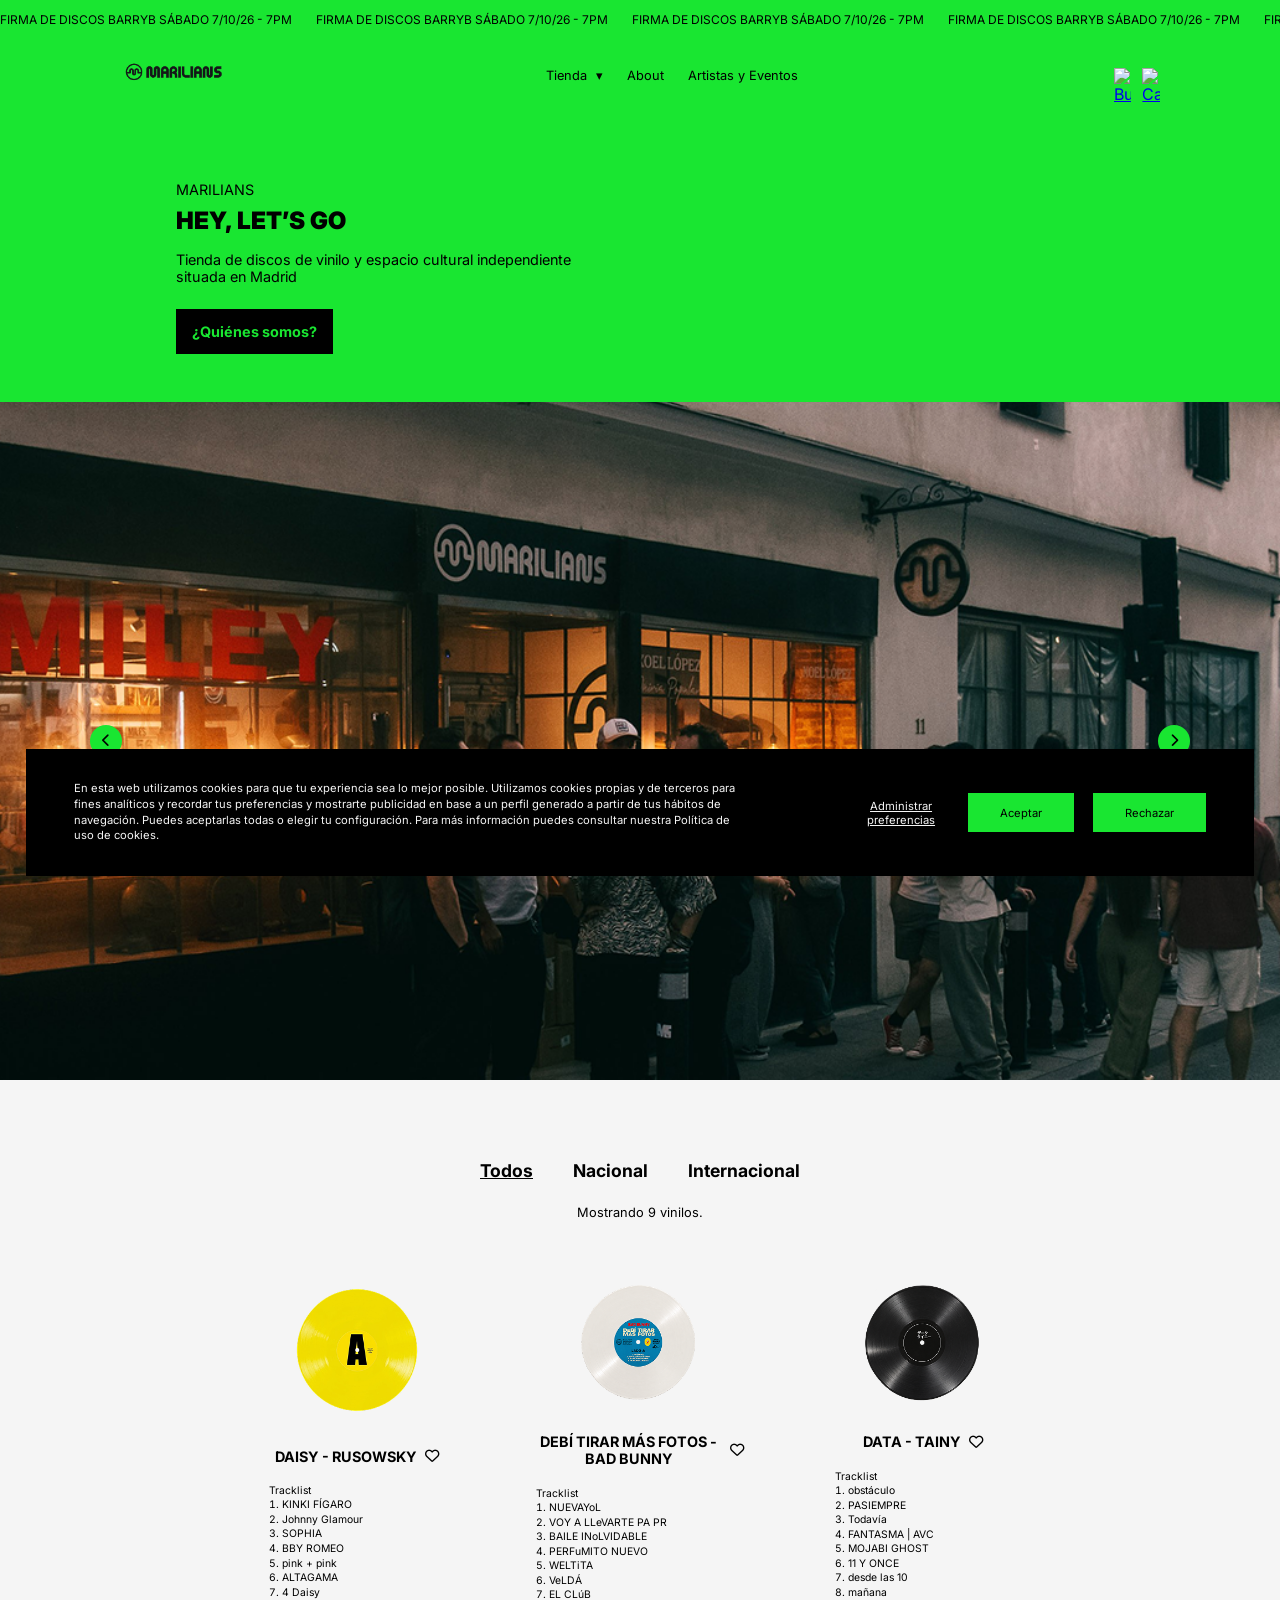
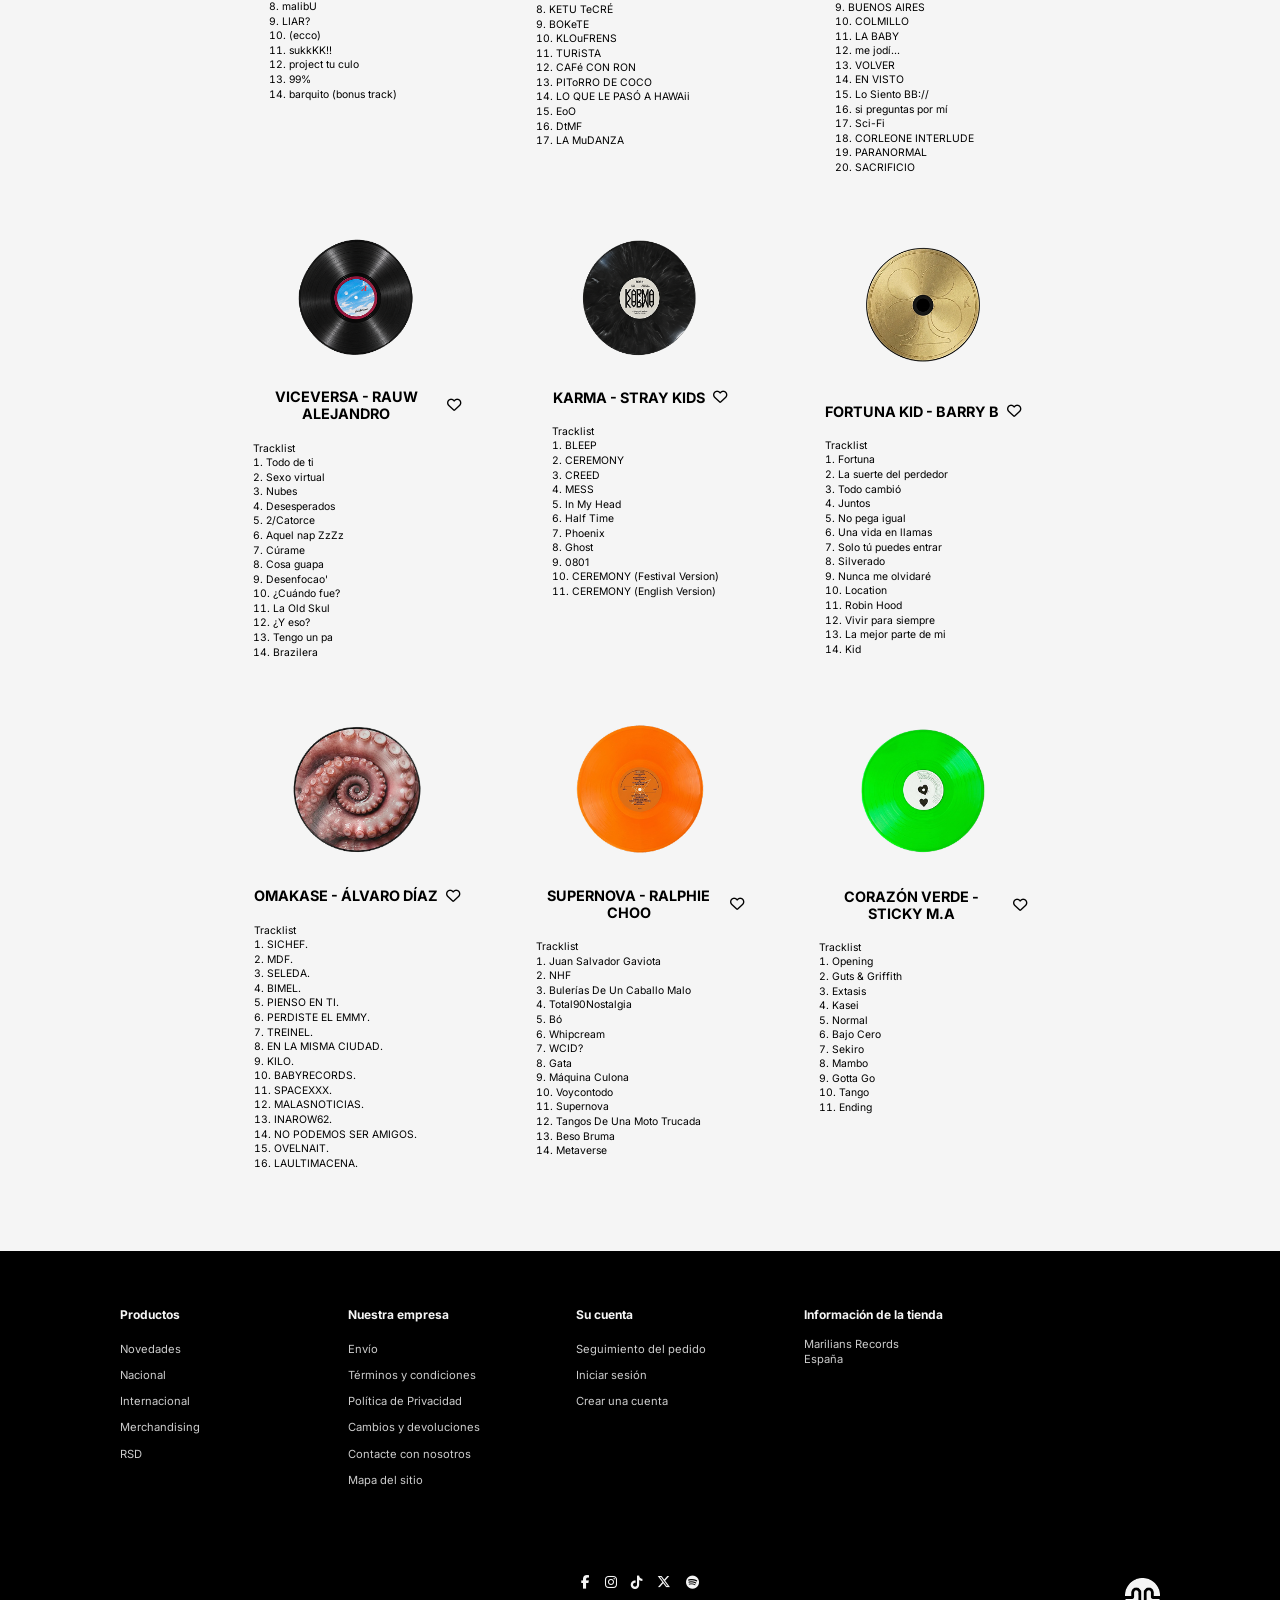
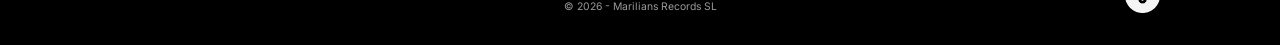
==== index.html @ 075ddb98 "arreglos html y js" ====
<!DOCTYPE html>
<html lang="en">
<head>
    <meta charset="UTF-8">
    <meta name="viewport" content="width=device-width, initial-scale=1.0">
    <title>Home</title>
    <!-- TIPOGRAFIA -->
     <link href="https://fonts.googleapis.com/css2?family=Inter:wght@400;700;900&display=swap" rel="stylesheet">
     <!-- CSS -->
    <link rel="stylesheet" href="css/style.css">
    <!-- ICONOS FONT AWESOME -->
    <link rel="stylesheet" href="https://cdnjs.cloudflare.com/ajax/libs/font-awesome/6.5.1/css/all.min.css">

    <!-- ICONO DE LA PESTAÑA DEL NAVEGADOR-->
    <link rel="icon" type="image/png" href="MEDIA/Logo verde.png">

    <!-- AOS -->
    <link href="https://unpkg.com/aos@2.3.1/dist/aos.css" rel="stylesheet">
</head>
<body>

    <!-- CINTA DE AVISOS -->
     <div class="cinta">
        <div class="cinta-texto">
            <span>FIRMA DE DISCOS BARRYB SÁBADO 7/10/26 - 7PM</span>
            <span>FIRMA DE DISCOS BARRYB SÁBADO 7/10/26 - 7PM</span>
            <span>FIRMA DE DISCOS BARRYB SÁBADO 7/10/26 - 7PM</span>
            <span>FIRMA DE DISCOS BARRYB SÁBADO 7/10/26 - 7PM</span>
            <span>FIRMA DE DISCOS BARRYB SÁBADO 7/10/26 - 7PM</span>
            <span>FIRMA DE DISCOS BARRYB SÁBADO 7/10/26 - 7PM</span>
            <span>FIRMA DE DISCOS BARRYB SÁBADO 7/10/26 - 7PM</span>
            <span>FIRMA DE DISCOS BARRYB SÁBADO 7/10/26 - 7PM</span>
        </div>
     </div>

     <!-- HEADER -->

     <header class="cabecera">

        <a href="#" class="cabecera__logo">
            <img src="MEDIA/IMG/Logo.png" alt="">
        </a>

        <nav class="menu">

            <!-- Tienda: funciona como un item de acordeón -->
            <div class="menu__item">
                <button type="button" class="menu__titulo">
                    Tienda 
                </button>
                <div class="menu__contenido">
                    <a href="index.html">Vinilos</a>
                    <a href="tienda.html">Merch</a>
                </div>
            </div>

            <!-- El resto son enlaces normales -->
            <a href="about.html" class="menu__enlace menu__enlace--activo">About</a>
            <a href="eventos.html" class="menu__enlace">Artistas y Eventos</a>

        </nav>

        <div class="cabecera__iconos">
            <a href="#"><img src="MEDIA/IMG/lupa.png" alt="Buscar"></a>
            <a href="carrito.html"><img src="MEDIA/IMG/carrito.png" alt="Carrito"></a>
        </div>

        <!-- HAMBURGUESA -->
        <button type="button" class="menu-btn" aria-label="Abrir menú">
            <i class="fa-solid fa-bars"></i>
        </button>

     </header>

     <main>

         <!-- HERO -->
         <section class="hero">
             <p class="hero__marca">MARILIANS</p>
             <h1 data-aos="fade-right" class="hero__titulo">HEY, LET’S GO</h1>
             <p class="hero__texto">Tienda de discos de vinilo y espacio cultural independiente situada en Madrid</p>
             <a href="about.html" class="hero__boton">¿Quiénes somos?</a>
         </section>
         
         <!-- SLIDER -->
         <section class="slider">
     
             <div class="slide"><img src="MEDIA/IMG/tienda1.png" alt="Tienda Marilians"></div>
             <div class="slide"><img src="MEDIA/IMG/tienda2.png" alt="Tienda Marilians"></div>
             <div class="slide"><img src="MEDIA/IMG/tienda3.png" alt="Tienda Marilians"></div>
             <div class="slide"><img src="MEDIA/IMG/tienda4.png" alt="Tienda Marilians"></div>
             <div class="slide"><img src="MEDIA/IMG/tienda5.png" alt="Tienda Marilians"></div>
             <div class="slide"><img src="MEDIA/IMG/tienda6.png" alt="Tienda Marilians"></div>
             <div class="slide"><img src="MEDIA/IMG/tienda7.png" alt="Tienda Marilians"></div>
     
             <button type="button" id="anterior" class="slider__flecha slider__flecha--anterior">
                 <i class="fa-solid fa-chevron-left"></i>
             </button>
             <button type="button" id="siguiente" class="slider__flecha slider__flecha--siguiente">
                 <i class="fa-solid fa-chevron-right"></i>
             </button>
     
         </section>
     
         
         <!-- VINILOS -->
         <section class="vinilos">
     
             <div class="filtros">
                 <button type="button" class="filtro is-activo" data-tipo="Todos">Todos</button>
                 <button type="button" class="filtro" data-tipo="Nacional">Nacional</button>
                 <button type="button" class="filtro" data-tipo="Internacional">Internacional</button>
             </div>
     
             <p id="contador" class="vinilos__contador"></p>
     
             <!-- Aquí el JS pinta los discos -->
             <div id="discos" class="discos"></div>
     
         </section>
     
         <!-- MODAL DE DISCO -->
         <div id="modal" class="modal">
             <div class="modal__caja">
                 <button type="button" id="modal-cerrar" class="modal__cerrar">✕</button>
                 <img id="modal-foto" class="modal__foto" src="" alt="">
                 <div class="modal__barra">
                     <p id="modal-titulo" class="modal__titulo"></p>
                    <button type="button" class="modal__boton">Añadir a la cesta</button>
                 </div>
             </div>
         </div>
    
         <!-- CORAZON FLOTANTE  -->
    
        <a href="#" id="carpeta-favoritos" class="btn-flotante-fav">
            <i class="fa-solid fa-heart"></i>
        </a>

        <!-- AVISO DE COOKIES -->
        <div id="cookies" class="cookies">
            <p class="cookies__texto">
                En esta web utilizamos cookies para que tu experiencia sea lo mejor posible. Utilizamos cookies propias y de terceros para fines analíticos y recordar tus preferencias y mostrarte publicidad en base a un perfil generado a partir de tus hábitos de navegación. Puedes aceptarlas todas o elegir tu configuración. Para más información puedes consultar nuestra Política de uso de cookies.
            </p>

            <div class="cookies__botones">
                <a href="#" class="cookies__enlace">Administrar preferencias</a>
                <button type="button" id="cookies-aceptar" class="cookies__boton">Aceptar</button>
                <button type="button" id="cookies-rechazar" class="cookies__boton">Rechazar</button>
            </div>
        </div>

        <!-- BOTÓN FLOTANTE DE IR A LA HOME -->
        <a href="index.html" class="btn-flotante-home" aria-label="Ir a la Home">
            <img src="MEDIA/IMG/Logo verde.png" alt="Home">
        </a>

     </main>

    <!-- FOOTER -->
    <footer class="footer">
    <!-- 4 Columnas -->
    <div class="footer__columnas">
        
        <div class="footer__col">
            <h3 class="footer__titulo">Productos</h3>
            <ul class="footer__lista">
                <li><a href="#">Novedades</a></li>
                <li><a href="#">Nacional</a></li>
                <li><a href="#">Internacional</a></li>
                <li><a href="merch.html">Merchandising</a></li>
                <li><a href="#">RSD</a></li>
            </ul>
        </div>

        <div class="footer__col">
            <h3 class="footer__titulo">Nuestra empresa</h3>
            <ul class="footer__lista">
                <li><a href="#">Envío</a></li>
                <li><a href="#">Términos y condiciones</a></li>
                <li><a href="#">Política de Privacidad</a></li>
                <li><a href="#">Cambios y devoluciones</a></li>
                <li><a href="#">Contacte con nosotros</a></li>
                <li><a href="#">Mapa del sitio</a></li>
            </ul>
        </div>

        <div class="footer__col">
            <h3 class="footer__titulo">Su cuenta</h3>
            <ul class="footer__lista">
                <li><a href="#">Seguimiento del pedido</a></li>
                <li><a href="#">Iniciar sesión</a></li>
                <li><a href="#">Crear una cuenta</a></li>
            </ul>
        </div>

        <div class="footer__col">
            <h3 class="footer__titulo">Información de la tienda</h3>
            <p class="footer__info">
                Marilians Records<br>
                España
            </p>
        </div>
    </div>

    <div class="footer__inferior">
        <div class="footer__centro">
            <div class="footer__redes">
                <a href="https://www.facebook.com/mariliansrecords/" target="_blank" rel="noopener noreferrer" aria-label="Facebook">
                    <i class="fa-brands fa-facebook-f"></i>
                </a>
                <a href="https://www.instagram.com/marilians_records/" target="_blank" rel="noopener noreferrer" aria-label="Instagram">
                    <i class="fa-brands fa-instagram"></i>
                </a>
                <a href="https://www.tiktok.com/@marilians_records" target="_blank" rel="noopener noreferrer" aria-label="TikTok">
                    <i class="fa-brands fa-tiktok"></i>
                </a>
                <a href="https://x.com/MariliansR" target="_blank" rel="noopener noreferrer" aria-label="X">
                    <i class="fa-brands fa-x-twitter"></i>
                </a>
                <a href="https://open.spotify.com/user/dfores78" target="_blank" rel="noopener noreferrer" aria-label="Spotify">
                    <i class="fa-brands fa-spotify"></i>
                </a>
            </div>
            <p class="footer__copy">© 2026 - Marilians Records SL</p>
        </div>

        <!-- Logo -->
        <a href="index.html" class="footer__isotipo">
            <img src="MEDIA/IMG/Logo footer.png" alt="Marilians">
        </a>
    </div>
    </footer>


<script src="https://unpkg.com/aos@2.3.1/dist/aos.js"></script>


  <!-- JAVA SCRIPT Y JQUERY -->
   <script src="https://code.jquery.com/jquery-3.7.1.min.js"></script>
   <script src="js/script.js"></script>
   <script src="js/vinilos.js"></script>
</body>
</html>
---- css/style.css ----
/* RESET BASICO */
* {
    box-sizing: border-box;
    margin: 0;
    padding: 0;
}


/* VARIABLES */
:root {
    --color-acento: #19E631;
    --color-oscuro: #000000;
    --color-claro: #F5F5F5;
    --tipografia: 'Inter', sans-serif;
    --regular: 400;
    --bold: 700;
    --black: 900;
}


/* GENERAL */
html {
    scroll-behavior: smooth;
}

body {
    font-family: var(--tipografia);
    font-weight: var(--regular);
    background: var(--color-claro);
    color: var(--color-oscuro);
}


/* CINTA */
.cinta {
    background: var(--color-acento);
    overflow: hidden;
    padding: 0.75rem 0;
}

.cinta-texto {
    display: flex;
    gap: 1.5rem;
    width: max-content;
    white-space: nowrap;
    animation: desplazar 20s linear infinite;
}

.cinta-texto span {
    font-size: 0.75rem;
}

/* ANIMACION DE LA CINTA */
@keyframes desplazar {
    from {
        transform: translateX(0);
    }
    to {
        transform: translateX(-50%);
    }
}


/* CABECERA */
.cabecera {
    display: flex;
    justify-content: space-between;
    align-items: flex-start;
    padding: 1.8rem 7.5rem;
    background: var(--color-acento);
}

.cabecera__logo img {
    width: 6.875rem;
    display: block;
    margin-top: -1.5rem;
}

.cabecera__iconos {
    display: flex;
    gap: 0.7rem;
}

.cabecera__iconos img {
    width: 1.1rem;
    display: block;
}


/* MENU */
.menu {
    display: flex;
    align-items: flex-start;
    gap: 1.5rem;
}

.menu__item {
    display: flex;
    flex-direction: column;
}

.menu__titulo {
    background: none;
    border: none;
    padding: 0;
    font-family: inherit;
    font-size: 0.8rem;
    color: var(--color-oscuro);
    cursor: pointer;
}

.menu__titulo:focus {
    outline: none;
}

.menu__titulo::after {
    content: "▾";
    display: inline-block;
    margin-left: 0.3rem;
    transition: transform 0.3s;
}

.menu__titulo.abierto::after {
    transform: rotate(180deg);
}

.menu__contenido {
    display: none;
    padding-top: 0.3rem;
}

.menu__contenido a {
    display: block;
    font-size: 0.7rem;
    line-height: 1.5;
    color: var(--color-oscuro);
    text-decoration: none;
}

.menu__enlace {
    font-size: 0.8rem;
    color: var(--color-oscuro);
    text-decoration: none;
}

.menu__enlace:hover,
.menu__contenido a:hover,
.menu__titulo:hover {
    text-decoration: underline;
}

.menu-btn {
    display: none;
}


/* HERO */
.hero {
    background: var(--color-acento);
    padding: 3rem 11rem;
}

.hero__marca {
    font-size: 0.9rem;
}

.hero__titulo {
    font-size: 1.5rem;
    font-weight: var(--black);
    margin: 0.5rem 0 1rem;
}

.hero__texto {
    font-size: 0.9rem;
    max-width: 28rem;
    margin-bottom: 1.5rem;
}

.hero__boton {
    display: inline-block;
    background: var(--color-oscuro);
    color: var(--color-acento);
    font-size: 0.9rem;
    font-weight: var(--bold);
    padding: 0.875rem 1rem;
    text-decoration: none;
}

.hero__boton:hover {
    background: var(--color-acento);
    color: var(--color-oscuro);
    outline: 2px solid var(--color-oscuro);
}


/* ACORDEON */
.acordeon {
    background: var(--color-acento);
    border-top: 2px solid var(--color-oscuro);
}

.acordeon__item {
    border-bottom: 2px solid var(--color-oscuro);
}

.acordeon__titulo {
    width: 100%;
    display: flex;
    justify-content: space-between;   /* texto a la izquierda, flecha a la derecha */
    align-items: center;
    background: none;
    border: none;
    padding: 0.875rem 2rem;
    font-family: inherit;
    font-size: 0.8rem;
    color: var(--color-oscuro);
    text-align: left;
    cursor: pointer;
}

.acordeon__titulo:focus {
    outline: none;
}

/* Flecha */
.acordeon__titulo::after {
    content: "▾";
    display: inline-block;
    transition: transform 0.3s;
}

/* Cuando está abierto, el título en negrita */
.acordeon__titulo.abierto {
    font-weight: var(--bold);
}

/* Cuando abre la flecha gira */
.acordeon__titulo.abierto:after {
    transform: rotate(180deg);
}

.acordeon__contenido {
    display: none;
    padding: 0 2rem 1rem;
    font-size: 0.8rem;
}


/* FORMULARIO */
.contacto {
    padding: 6rem 12%;
}

.contacto__titulo {
    font-size: 1.1rem;
    font-weight: var(--bold);
    margin-bottom: 2rem;
}

.contacto__campo {
    display: flex;
    align-items: center;
    gap: 1.5rem;
    margin-bottom: 1.2rem;
}

.contacto__campo label {
    font-size: 0.9rem;
}

.contacto__campo select,
.contacto__campo input,
.contacto__campo textarea {
    width: 17rem;
    height: 1.8rem;
    border: 1px solid var(--color-oscuro);
    background: transparent;
    font-family: inherit;
    font-size: 0.8rem;
    padding: 0 0.5rem;
}

.contacto__campo textarea {
    padding-top: 0.3rem;
    resize: vertical;          /* Esto hace que se estire si se escribe mas de lo que se espera */
}

/* Casilla de condiciones */
.contacto__check {
    display: flex;
    align-items: center;
    gap: 0.6rem;
    margin: 2rem 0 2.2rem;
    font-size: 0.7rem;
}

.contacto__check input {
    appearance: none;
    width: 0.9rem;
    height: 0.9rem;
    background: transparent;
    border: 1px solid var(--color-oscuro);
    cursor: pointer;
    display: flex;
    align-items: center;
    justify-content: center;
}

.contacto__check input:checked {
    background: var(--color-acento);
}

.contacto__check input:checked::after {
    content: "✓";
    font-size: 0.7rem;
    font-weight: var(--bold);
    color: var(--color-oscuro);
}

/* Botón */
.contacto__boton {
    background: var(--color-acento);
    border: none;
    padding: 0.6rem 1.3rem;
    font-family: inherit;
    font-size: 0.75rem;
    cursor: pointer;
}

.contacto__boton:hover {
    background: var(--color-oscuro);
    color: var(--color-acento);
}


/* BOTONES FLOTANTES */
/* Cuadrado negro con corazón */
.btn-flotante-fav {
    display: none;
    position: fixed;
    right: 0;
    top: 55%;
    transform: translateY(-50%);
    width: 2.5rem;
    height: 2.5rem;
    background-color: var(--color-oscuro);
    color: var(--color-acento);
    text-align: center;
    line-height: 2.5rem;
    font-size: 1rem;
    text-decoration: none;
    z-index: 100;
}

/* Botón redondo verde que lleva a la Home */
.btn-flotante-home {
    position: fixed;
    right: 2.5rem;
    bottom: 6rem;
    width: 2.6rem;
    height: 2.6rem;
    background-color: transparent;
    border-radius: 50%;
    display: flex;
    align-items: center;
    justify-content: center;
    text-decoration: none;
    z-index: 90;
    transition: transform 0.2s ease;
}

.btn-flotante-home:hover {
    transform: scale(1.1);
}

.btn-flotante-home img {
    width: 100%;
    height: 100%;
    object-fit: contain;
    display: block;
}


/* HOME */

/* SLIDER */
.slider {
    position: relative;
    height: 53vw;
    overflow: hidden;
}

/* Aqui las fotos estan encima de cada una */
.slide {
    position: absolute;
    top: 0;
    left: 0;
    width: 100%;
    height: 100%;
    display: none;
}

/* La primera se ve al cargar la página */
.slide:first-child {
    display: block;
}

.slide img {
    width: 100%;
    height: 100%;
    object-fit: cover;
    display: block;
}

/* Flechas verdes redondas */
.slider__flecha {
    position: absolute;
    top: 50%;
    transform: translateY(-50%);
    width: 2rem;
    height: 2rem;
    border-radius: 50%;
    border: none;
    background: var(--color-acento);
    color: var(--color-oscuro);
    cursor: pointer;
    z-index: 2;
}

.slider__flecha--anterior {
    left: 7%;
}

.slider__flecha--siguiente {
    right: 7%;
}

/* VINILOS */
.vinilos {
    padding: 5rem 8%;
}

/* Filtros */
.filtros {
    display: flex;
    justify-content: center;
    gap: 2.5rem;
}

.filtro {
    background: none;
    border: none;
    font-family: inherit;
    font-size: 1.1rem;
    font-weight: var(--bold);
    color: var(--color-oscuro);
    cursor: pointer;
}

.filtro:focus {
    outline: none;
}

/* El filtro activo y el que tiene el ratón encima, subrayados */
.filtro.is-activo,
.filtro:hover {
    text-decoration: underline;
}

/* Contador */
.vinilos__contador {
    text-align: center;
    font-size: 0.8rem;
    margin: 1.5rem 0 4rem;
}

/* Cuadrícula: 3 discos por fila */
.discos {
    display: grid;
    grid-template-columns: repeat(3, 1fr);
    gap: 4rem 3rem;
    max-width: 50rem;
    margin: 0 auto;
}

/* Cada disco */
.disco {
    max-width: 13rem;
    margin: 0 auto;
}

.disco__portada {
    position: relative;
    width: 11rem;
    margin: 0 auto;
}

.disco__portada img {
    width: 100%;
    display: block;
    animation: girar 8s linear infinite;
}

/* Animación de giro */
@keyframes girar {
    from {
        transform: rotate(0deg);
    }
    to {
        transform: rotate(360deg);
    }
}

.disco__boton {
    position: absolute;
    top: 50%;
    left: 50%;
    transform: translate(-50%, -50%);
    background: var(--color-oscuro);
    color: var(--color-acento);
    border: none;
    font-family: inherit;
    font-size: 0.75rem;
    font-weight: var(--bold);
    padding: 0.5rem 1rem;
    cursor: pointer;
    opacity: 0;
    transition: opacity 0.3s, background 0.3s, color 0.3s;
}

/* Aparece al pasar el ratón por el vinilo */
.disco__portada:hover .disco__boton {
    opacity: 1;
}

/* Al pasar el ratón por el botón, se pone verde con letra negra */
.disco__boton:hover {
    background: var(--color-acento);
    color: var(--color-oscuro);
}

/* Nombre del disco + corazón */
.disco__titulo {
    display: flex;
    justify-content: center;
    align-items: center;
    gap: 0.5rem;
    margin: 2rem 0 1.2rem;
}

.disco__titulo h3 {
    font-size: 0.9rem;
    font-weight: var(--bold);
    text-transform: uppercase;
    text-align: center;
}

/* Corazón: vacío y negro; verde cuando te gusta */
.disco__favorito {
    background: none;
    border: none;
    font-size: 0.9rem;
    color: var(--color-oscuro);
    cursor: pointer;
}

.disco__favorito.is-favorito {
    color: var(--color-acento);
}

/* Tracklist */
.disco__tracklist-titulo,
.disco__tracklist {
    font-size: 0.65rem;
    line-height: 1.4;
}

.disco__tracklist {
    list-style-position: inside;   /* los números "1." pegados al texto */
}

/* MODAL */
.modal {
    display: none;
    position: fixed;               /* tapa toda la pantalla */
    top: 0;
    left: 0;
    width: 100%;
    height: 100%;
    background: rgba(0, 0, 0, 0.4);
    z-index: 100;
    justify-content: center;
    align-items: center;
}

/* Cuando el JS le pone esta clase, se ve */
.modal.is-abierta {
    display: flex;
}

.modal__caja {
    position: relative;
    width: 30rem;
    max-width: 90%;
    background: #fff;
}

.modal__cerrar {
    position: absolute;
    top: 0.5rem;
    right: 0.7rem;
    background: none;
    border: none;
    font-size: 0.9rem;
    cursor: pointer;
}

.modal__foto {
    width: 100%;
    height: 18rem;
    object-fit: contain;
    padding: 2rem 2rem 1rem;
    display: block;
}

.modal__barra {
    background: var(--color-acento);
    padding: 0.8rem;
    text-align: center;
}

.modal__titulo {
    font-size: 0.8rem;
    font-weight: var(--bold);
    margin-bottom: 0.5rem;
}

.modal__boton {
    background: var(--color-oscuro);
    color: var(--color-acento);
    border: none;
    font-family: inherit;
    font-size: 0.7rem;
    padding: 0.4rem 1rem;
    cursor: pointer;
}

/* AVISO DE COOKIES */
.cookies {
    display: none;                 /* escondido hasta que lo enseñe el JS */
    position: fixed;
    left: 2%;
    right: 2%;
    bottom: 1.5rem;
    background: var(--color-oscuro);
    color: var(--color-claro);
    padding: 2rem 3rem;
    z-index: 95;
    justify-content: space-between;
    align-items: center;
    gap: 3rem;
}

.cookies__texto {
    font-size: 0.7rem;
    line-height: 1.4;
    max-width: 42rem;
}

.cookies__botones {
    display: flex;
    align-items: center;
    gap: 1.2rem;
}

.cookies__enlace {
    color: var(--color-claro);
    font-size: 0.7rem;
    text-align: center;
    max-width: 6rem;
}

.cookies__boton {
    background: var(--color-acento);
    color: var(--color-oscuro);
    border: none;
    font-family: inherit;
    font-size: 0.7rem;
    padding: 0.8rem 2rem;
    cursor: pointer;
}

.cookies__boton:hover {
    background: var(--color-claro);
}


/* MERCH */
.merch {
    padding: 4rem 7.5rem 6rem 7.5rem;
    background-color: var(--color-claro);
    text-align: center;
}

.merch__cabecera {
    margin-bottom: 3.5rem;
}

.merch__titulo {
    font-size: 0.9rem;
    font-weight: var(--bold);
    margin-bottom: 0.4rem;
}

.merch__subtitulo {
    font-size: 0.7rem;
    color: #555555;
}

/* 3 columnas */
.merch__grid {
    display: grid;
    grid-template-columns: repeat(3, 1fr);
    gap: 3rem;
    max-width: 68rem;
    margin: 0 auto;
    align-items: stretch;
}

.producto {
    display: flex;
    flex-direction: column;
    align-items: center;
}

/* fotos con flechas verdes */
.producto__visor {
    position: relative;
    display: flex;
    align-items: center;
    justify-content: center;
    width: 100%;
    max-width: 18rem;
    height: 17rem;
    margin-bottom: 1.5rem;
}

.visor__imagenes {
    width: 100%;
    height: 100%;
    display: flex;
    align-items: center;
    justify-content: center;
}

.visor__img {
    display: none;
    max-width: 80%;
    max-height: 100%;
    object-fit: contain;
}

.visor__img.activa {
    display: block;
}

.visor__btn {
    position: absolute;
    top: 50%;
    transform: translateY(-50%);
    width: 1.6rem;
    height: 1.6rem;
    border-radius: 50%;
    background-color: var(--color-acento);
    color: var(--color-oscuro);
    border: none;
    display: flex;
    align-items: center;
    justify-content: center;
    cursor: pointer;
    font-size: 0.75rem;
    transition: transform 0.2s ease;
}

.visor__btn:hover {
    transform: translateY(-50%) scale(1.1);
}

.visor__btn--prev {
    left: 0;
}

.visor__btn--next {
    right: 0;
}

/* textos y botones de cada camiseta */
.producto__info {
    display: flex;
    flex-direction: column;
    align-items: center;
    max-width: 15rem;
    width: 100%;
    flex: 1;
}

.producto__nombre {
    font-size: 0.75rem;
    font-weight: var(--bold);
    margin-bottom: 0.15rem;
}

.producto__tipo {
    font-size: 0.7rem;
    display: flex;
    align-items: center;
    gap: 0.35rem;
    margin-bottom: 0.8rem;
}

/* Corazón de favorito */
.btn-fav {
    background: none;
    border: none;
    cursor: pointer;
    font-size: 0.8rem;
    padding: 0;
}

.btn-fav i {
    color: #ffffff;
    -webkit-text-stroke: 1.2px #000000;
    transition: color 0.2s ease;
}

.btn-fav i.activo {
    color: var(--color-acento) !important;
    -webkit-text-stroke: 0px transparent;
}

/* descripción del producto */
.producto__desc {
    font-size: 0.65rem;
    line-height: 1.35;
    margin-bottom: 1.5rem;
    flex-grow: 1;
}

/* talla */
.producto__talla {
    display: flex;
    align-items: center;
    gap: 0.5rem;
    margin-top: auto;
    margin-bottom: 1.4rem;
    font-size: 0.7rem;
}

.producto__talla select {
    border: 1px solid var(--color-oscuro);
    background-color: transparent;
    padding: 0.15rem 0.4rem;
    font-family: inherit;
    font-size: 0.7rem;
    min-width: 3.8rem;
    cursor: pointer;
    outline: none;
}

/* añadir a la cesta */
.producto__boton {
    background-color: var(--color-acento);
    color: var(--color-oscuro);
    font-family: inherit;
    font-size: 0.7rem;
    font-weight: var(--bold);
    border: none;
    border-radius: 3px;
    padding: 0.65rem 1.4rem;
    cursor: pointer;
    transition: background-color 0.2s ease, color 0.2s ease;
}

.producto__boton:hover {
    background-color: var(--color-oscuro);
    color: var(--color-acento);
}

.anadido {
    background-color: var(--color-oscuro) !important;
    color: var(--color-acento) !important;
}


/* EVENTOS Y ARTISTAS */

/* TIRA DE FOTOS ALARGADAS */
.tira-artistas {
    width: 100%;
    height: 32rem;
    display: grid;
    grid-template-columns: repeat(6, 1fr);
    overflow: hidden;
    background-color: var(--color-oscuro);
}

.tira-artistas__item {
    position: relative;
    width: 100%;
    height: 100%;
    overflow: hidden;
}

.tira-artistas__item img {
    position: absolute;
    inset: 0;
    width: 100%;
    height: 100%;
    object-fit: cover;
    display: block;
    opacity: 0;
    transition: opacity 1.2s ease-in-out;
}

.tira-artistas__item img.activa {
    opacity: 1;
    z-index: 1;
}

/* Hover */
.tira-artistas__overlay {
    position: absolute;
    inset: 0;
    background-color: rgba(0, 0, 0, 0.55);
    display: flex;
    align-items: center;
    justify-content: center;
    opacity: 0;
    z-index: 2;
    transition: opacity 0.3s ease;
}

.tira-artistas__item--barry:hover .tira-artistas__overlay {
    opacity: 1;
}

/* Botón ver y comprar */
.btn-verde-peq {
    background-color: var(--color-acento);
    color: var(--color-oscuro);
    font-family: inherit;
    font-size: 0.7rem;
    font-weight: var(--bold);
    padding: 0.45rem 1.2rem;
    border: none;
    border-radius: 2px;
    text-decoration: none;
    cursor: pointer;
    transition: transform 0.2s ease, background-color 0.2s ease, color 0.2s ease;
}

.btn-verde-peq:hover {
    transform: scale(1.06);
    background-color: var(--color-oscuro);
    color: var(--color-acento);
}

/* FILTROS */
.eventos {
    padding: 4.5rem 7.5rem 6rem 7.5rem;
    background-color: var(--color-claro);
    text-align: center;
}

.eventos__cabecera {
    margin-bottom: 3rem;
}

.eventos__filtros {
    display: flex;
    justify-content: center;
    gap: 2.2rem;
    margin-bottom: 0.6rem;
}

.filtro-btn {
    background: none;
    border: none;
    font-family: inherit;
    font-size: 0.85rem;
    font-weight: var(--bold);
    color: var(--color-oscuro);
    cursor: pointer;
    padding-bottom: 0.15rem;
    border-bottom: 2px solid transparent;
    transition: border-color 0.2s ease;
}

.filtro-btn.activo,
.filtro-btn:hover {
    border-bottom: 2px solid var(--color-oscuro);
}

.eventos__subtitulo {
    font-size: 0.7rem;
    color: #555555;
}

/* 3 columnas */
.eventos__grid {
    display: grid;
    grid-template-columns: repeat(3, 1fr);
    gap: 2.5rem;
    max-width: 62rem;
    margin: 0 auto;
}

.evento-card {
    position: relative;
    aspect-ratio: 4 / 5;
    background-color: #e0e0e0;
    box-shadow: 0 8px 18px rgba(0, 0, 0, 0.12);
    overflow: hidden;
}

.evento-card__img {
    width: 100%;
    height: 100%;
    object-fit: cover;
    display: block;
}

/* Capa oscura hover */
.evento-card__overlay {
    position: absolute;
    inset: 0;
    background-color: rgba(0, 0, 0, 0.45);
    display: flex;
    align-items: center;
    justify-content: center;
    opacity: 0;
    transition: opacity 0.3s ease;
}

.evento-card:hover .evento-card__overlay {
    opacity: 1;
}

/* Corazón */
.btn-fav--evento {
    position: absolute;
    bottom: 0.75rem;
    right: 0.85rem;
    z-index: 5;
    font-size: 0.9rem;
}

/* VENTANA MODAL evento */
.modal-overlay {
    display: none;
    position: fixed;
    inset: 0;
    background-color: rgba(240, 240, 240, 0.88);
    z-index: 1000;
    align-items: center;
    justify-content: center;
    padding: 1.5rem;
}

.modal-caja {
    background-color: #ffffff;
    width: 100%;
    max-width: 21rem;
    box-shadow: 0 12px 35px rgba(0, 0, 0, 0.18);
    position: relative;
    display: flex;
    flex-direction: column;
}

.modal-cerrar {
    position: absolute;
    top: 0.5rem;
    right: 0.75rem;
    background: none;
    border: none;
    font-size: 1.5rem;
    line-height: 1;
    color: var(--color-oscuro);
    cursor: pointer;
    z-index: 10;
}

.modal-poster-jpg {
    width: 100%;
    height: auto;
    display: block;
}

.modal-btn-cesta {
    width: 100%;
    background-color: var(--color-acento);
    color: var(--color-oscuro);
    border: none;
    padding: 0.95rem;
    font-family: inherit;
    font-size: 0.75rem;
    font-weight: var(--bold);
    cursor: pointer;
    transition: background-color 0.2s ease, color 0.2s ease;
}

.modal-btn-cesta:hover {
    background-color: var(--color-oscuro);
    color: var(--color-acento);
}


/* FOOTER ESCRITORIO */
.footer {
    background-color: var(--color-oscuro);
    color: var(--color-claro);
    padding: 3.5rem 7.5rem 2rem 7.5rem;
}

.footer__columnas {
    display: grid;
    grid-template-columns: repeat(4, 1fr);
    gap: 2rem;
    max-width: 55rem;
    margin-bottom: 4rem;
}

.footer__titulo {
    font-size: 0.75rem;
    font-weight: var(--bold);
    margin-bottom: 0.9rem;
    color: var(--color-claro);
}

.footer__lista {
    list-style: none;
    padding: 0;
    margin: 0;
}

.footer__lista li {
    margin-bottom: 0.35rem;
}

.footer__lista a,
.footer__info {
    font-size: 0.7rem;
    color: #cccccc;
    text-decoration: none;
    line-height: 1.4;
    transition: color 0.2s ease;
}

.footer__lista a:hover {
    color: var(--color-acento);
}

/* Parte inferior del footer */
.footer__inferior {
    position: relative;
    display: flex;
    justify-content: center;
    align-items: center;
    padding-top: 1rem;
}

.footer__centro {
    display: flex;
    flex-direction: column;
    align-items: center;
    gap: 0.6rem;
}

.footer__redes {
    display: flex;
    gap: 0.9rem;
}

.footer__redes a {
    color: var(--color-claro);
    font-size: 0.85rem;
    text-decoration: none;
    transition: color 0.2s ease, transform 0.2s ease;
}

.footer__redes a:hover {
    color: var(--color-acento);
    transform: translateY(-2px);
}

.footer__copy {
    font-size: 0.65rem;
    color: #999999;
}

.footer__isotipo {
    position: absolute;
    right: 0;
    bottom: 0;
}

.footer__isotipo img {
    width: 2.2rem;
    height: auto;
    display: block;
}


/* RESPONSIVE */

/* TABLET */
@media (max-width: 1024px) {

    .cabecera {
        padding: 1.8rem 3rem;
    }

    .hero {
        padding: 3rem 8% 4rem;
    }

    .contacto {
        padding: 5rem 8%;
    }

    /* Slider */
    .slider__flecha--anterior {
        left: 4%;
    }

    .slider__flecha--siguiente {
        right: 4%;
    }

    /* Vinilos */
    .vinilos {
        padding: 4rem 5%;
    }

    .discos {
        gap: 3rem 1.5rem;
    }

    .disco__portada {
        width: 9rem;
    }

    /* Merch */
    .merch {
        padding: 3.5rem 3.5rem 5rem 3.5rem;
    }

    .merch__grid {
        grid-template-columns: repeat(2, 1fr);
        gap: 2.5rem;
    }

    /* Eventos */
    .tira-artistas {
        height: 24rem;
    }

    .eventos {
        padding: 3.5rem 3.5rem 5rem 3.5rem;
    }

    /* 2 columnas en Tablet */
    .eventos__grid {
        grid-template-columns: repeat(2, 1fr);
        gap: 2rem;
    }

    .tira-artistas__item--barry .tira-artistas__overlay,
    .evento-card .evento-card__overlay {
        opacity: 1;
        background-color: rgba(0, 0, 0, 0.25);
    }

    /* Footer */
    .footer {
        padding: 3rem 3.5rem 2rem 3.5rem;
    }

    .footer__columnas {
        max-width: 100%;
        gap: 1.5rem;
    }

}

/* MÓVIL */
@media (max-width: 600px) {

    /* Cinta */
    .cinta-texto span {
        font-size: 0.65rem;
    }

    /* Cabecera: logo a la izquierda, iconos y hamburguesa a la derecha */
    .cabecera {
        flex-wrap: wrap;
        align-items: center;
        padding: 1.5rem 1.5rem;
    }

    .cabecera__logo {
        order: 1;
    }

    .cabecera__iconos {
        order: 2;
        margin-left: auto;
        align-items: center;
        gap: 1rem;
    }

    .menu-btn {
        order: 3;
        display: block;
        margin-left: 1rem;
        background: none;
        border: none;
        font-size: 1.1rem;
        color: var(--color-oscuro);
        cursor: pointer;
    }

    .menu {
        order: 4;
        display: none;
        width: 100%;
        padding-top: 1.5rem;
    }

    .menu > a,
    .menu__item {
        display: block;
        margin-bottom: 0.8rem;
    }

    /* Hero */
    .hero {
        padding: 2rem 1.5rem 3rem;
    }

    .hero__titulo {
        font-size: 1.3rem;
    }

    /* Acordeón */
    .acordeon__titulo {
        padding: 0.875rem 1rem;
        font-size: 0.7rem;
    }

    .acordeon__contenido {
        padding: 0 1rem 1rem;
        font-size: 0.7rem;
    }

    /* Formulario */
    .contacto {
        padding: 4rem 1.5rem 4rem 3.5rem;
    }

    .contacto__titulo {
        font-size: 0.9rem;
    }

    .contacto__campo {
        gap: 0.8rem;
    }

    .contacto__campo label {
        font-size: 0.8rem;
    }

    .contacto__campo select,
    .contacto__campo input,
    .contacto__campo textarea {
        width: 7.5rem;
    }

    .contacto__check {
        font-size: 0.6rem;
        max-width: 12rem;
    }

    /* Slider */
    .slider__flecha {
        width: 1.8rem;
        height: 1.8rem;
        font-size: 0.8rem;
    }

    /* Vinilos */
    .vinilos {
        padding: 3rem 1.5rem;
    }

    .filtros {
        gap: 1.2rem;
    }

    .filtro {
        font-size: 0.9rem;
    }

    .vinilos__contador {
        margin: 1rem 0 2.5rem;
    }

    /* Un disco por fila */
    .discos {
        grid-template-columns: 1fr;
        gap: 3rem;
    }

    .disco__portada {
        width: 11rem;
    }

    /* Modal */
    .modal__foto {
        height: 13rem;
        padding: 1.5rem 1rem 0.5rem;
    }

    /* Cookies */
    .cookies {
        flex-direction: column;
        align-items: flex-start;
        gap: 1rem;
        padding: 1.5rem;
    }

    .cookies__botones {
        flex-wrap: wrap;
    }

    /* Merch */
    .merch {
        padding: 3rem 1.5rem 4rem 1.5rem;
    }

    .merch__grid {
        grid-template-columns: 1fr;
        gap: 3.5rem;
    }

    .producto__desc {
        min-height: auto;
    }

    /* Eventos */
    .tira-artistas {
        height: 18rem;
    }

    .eventos {
        padding: 3rem 2rem 4rem 2rem;
    }

    /* 1 columna en Móvil */
    .eventos__grid {
        grid-template-columns: 1fr;
        gap: 2.5rem;
        max-width: 20rem;
    }

    /* Footer */
    .footer {
        padding: 2.5rem 1.2rem 1.5rem 1.2rem;
    }

    .footer__columnas {
        grid-template-columns: repeat(4, 1fr); /* Mantiene las 4 columnas como en tu diseño móvil */
        gap: 0.6rem;
        margin-bottom: 3rem;
    }

    .footer__titulo {
        font-size: 0.6rem;
        margin-bottom: 0.6rem;
    }

    .footer__lista a,
    .footer__info {
        font-size: 0.55rem;
        line-height: 1.3;
    }

    .footer__redes {
        gap: 0.7rem;
    }

    .footer__redes a {
        font-size: 0.75rem;
    }

    .footer__copy {
        font-size: 0.55rem;
    }

    .footer__isotipo img {
        width: 1.6rem;
    }

}
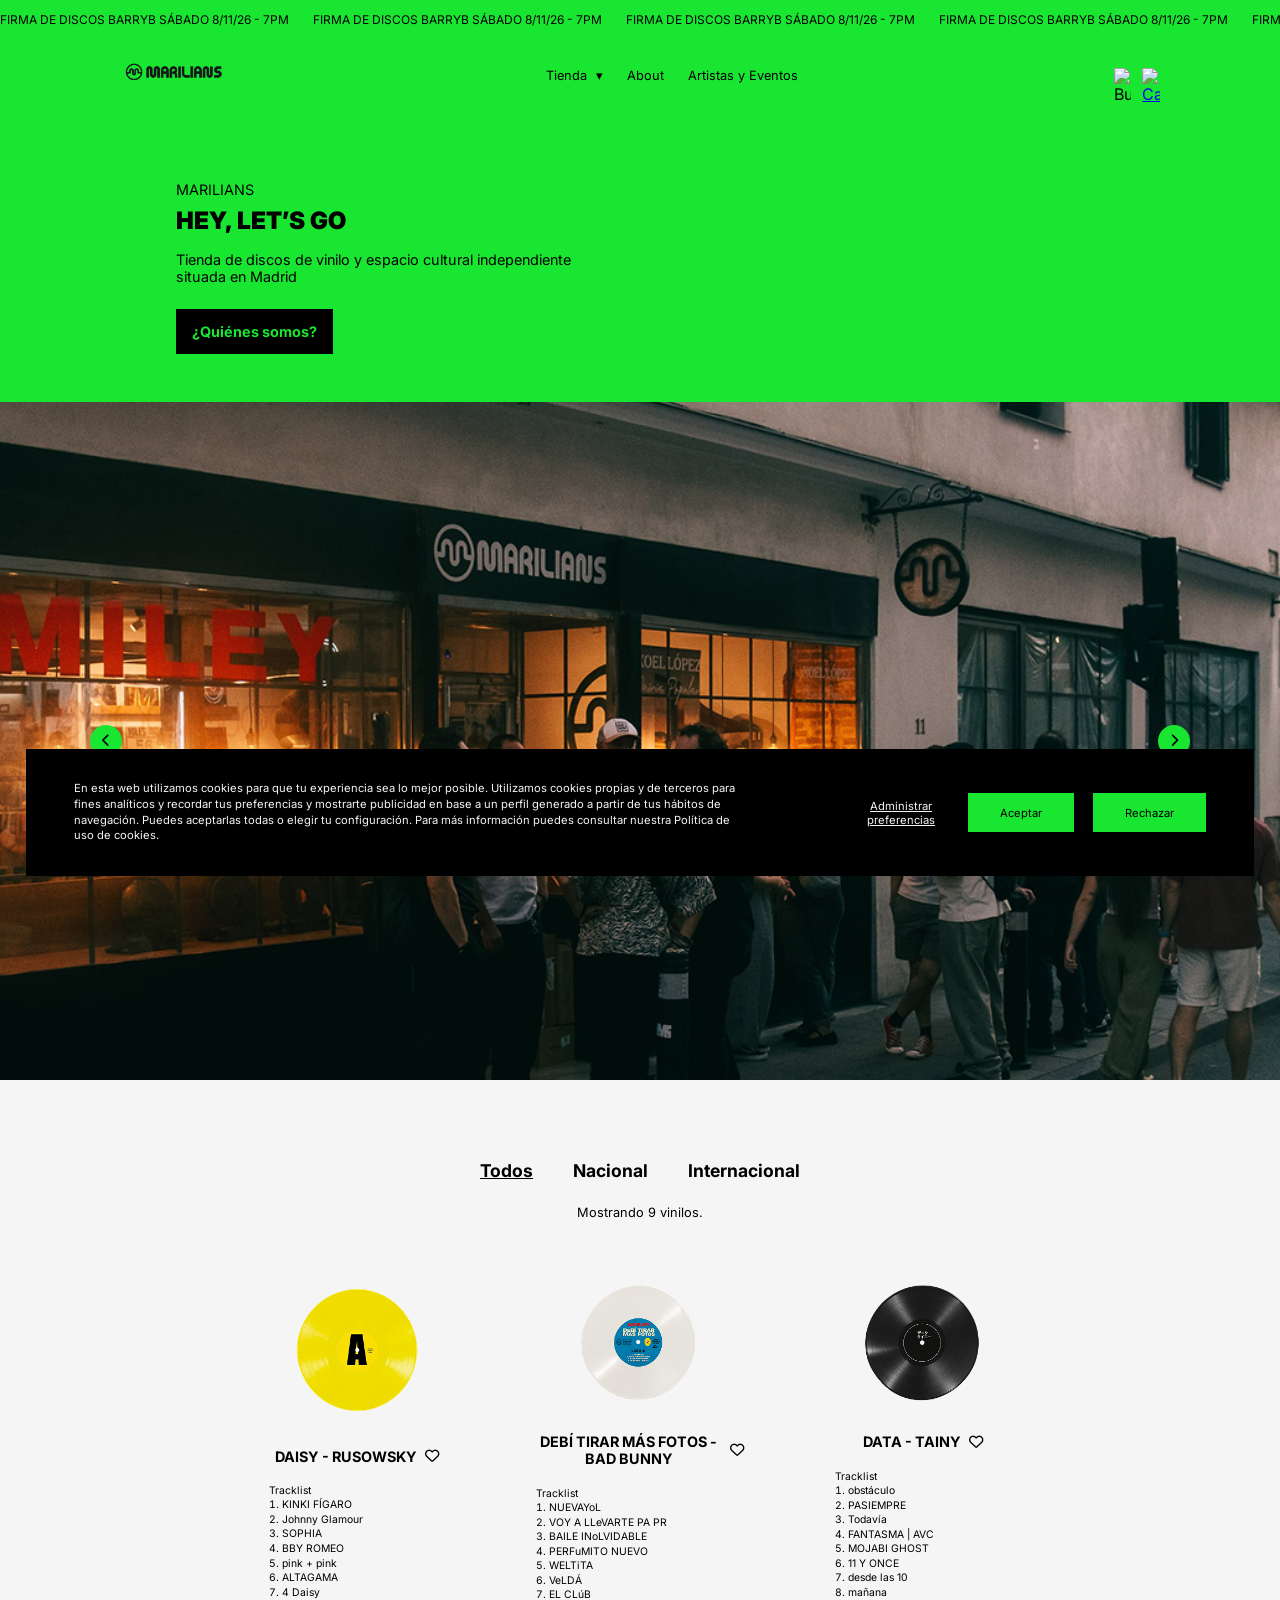
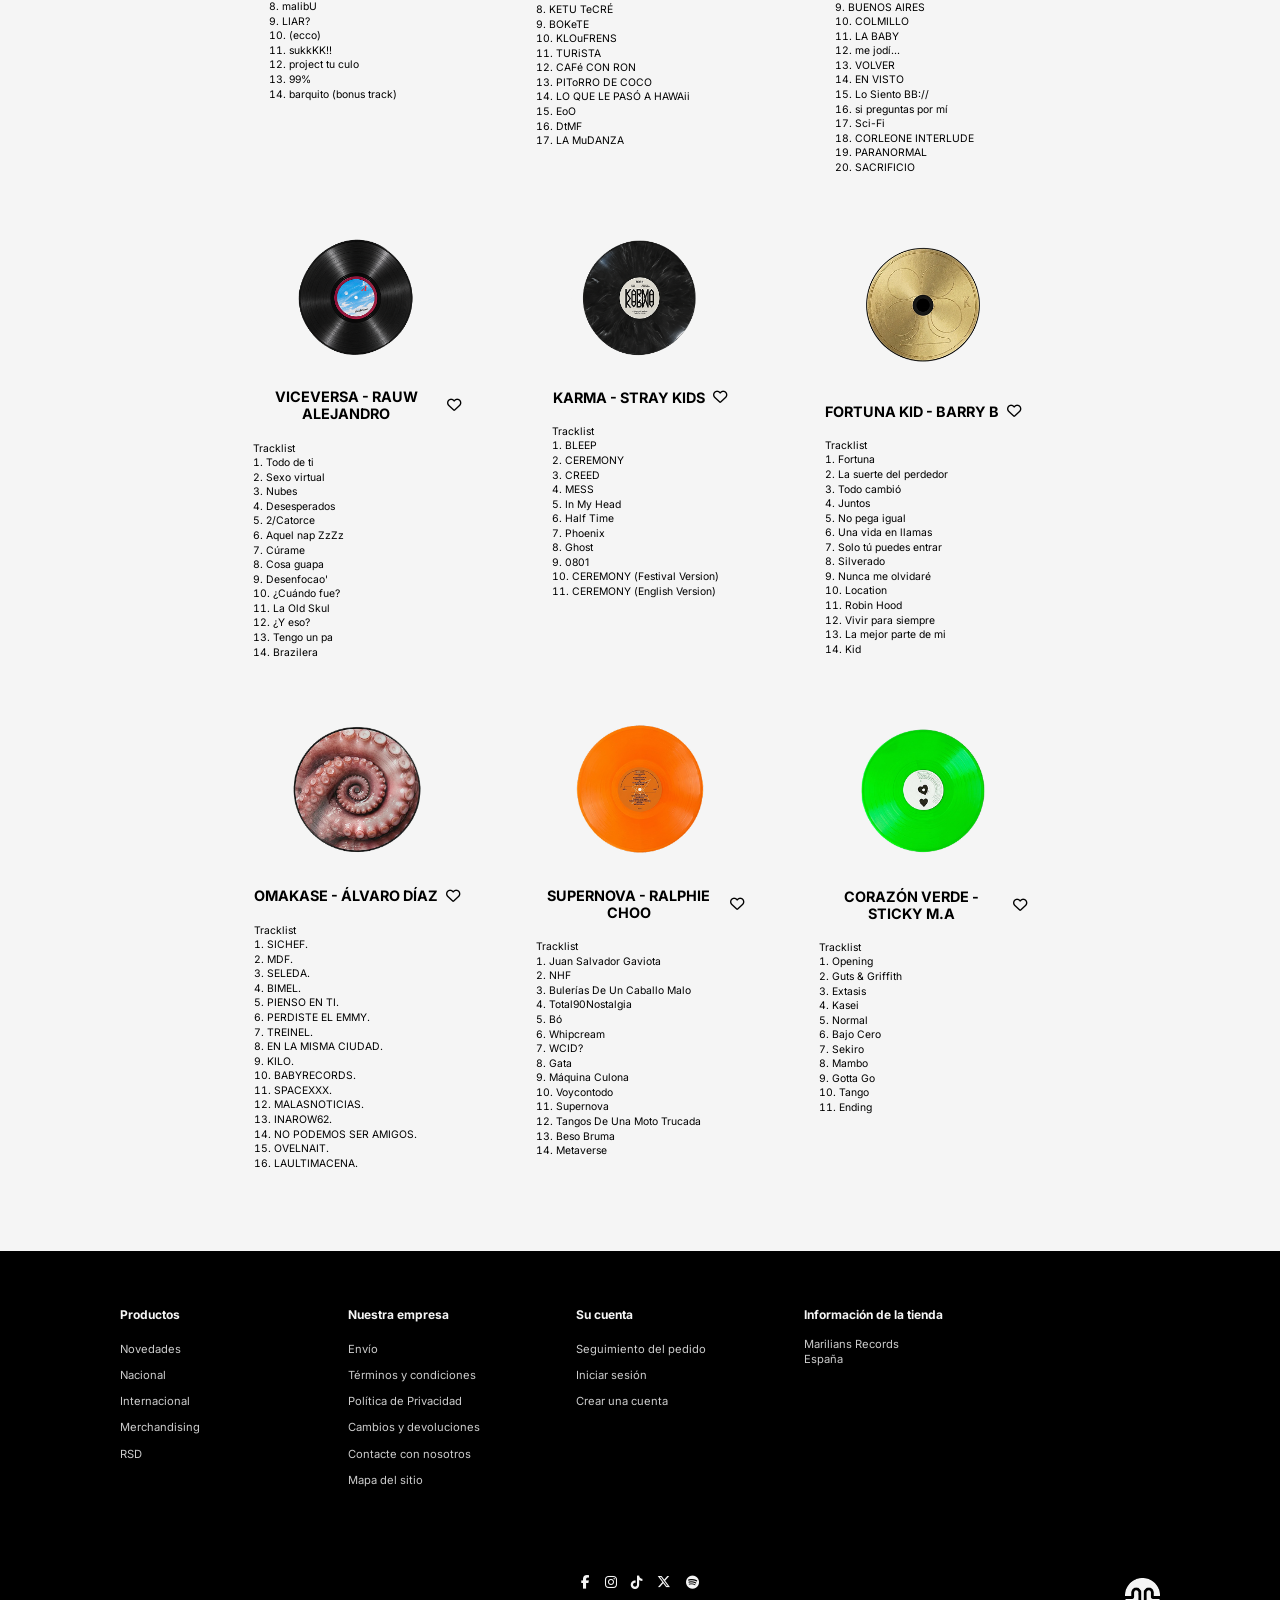
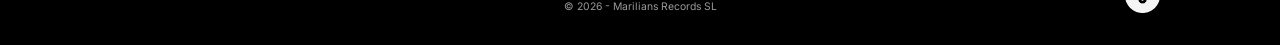
==== commit 12a7a4ae: "fechas" ====
--- a/index.html
+++ b/index.html
@@ -22,14 +22,14 @@
     <!-- CINTA DE AVISOS -->
      <div class="cinta">
         <div class="cinta-texto">
-            <span>FIRMA DE DISCOS BARRYB SÁBADO 7/10/26 - 7PM</span>
-            <span>FIRMA DE DISCOS BARRYB SÁBADO 7/10/26 - 7PM</span>
-            <span>FIRMA DE DISCOS BARRYB SÁBADO 7/10/26 - 7PM</span>
-            <span>FIRMA DE DISCOS BARRYB SÁBADO 7/10/26 - 7PM</span>
-            <span>FIRMA DE DISCOS BARRYB SÁBADO 7/10/26 - 7PM</span>
-            <span>FIRMA DE DISCOS BARRYB SÁBADO 7/10/26 - 7PM</span>
-            <span>FIRMA DE DISCOS BARRYB SÁBADO 7/10/26 - 7PM</span>
-            <span>FIRMA DE DISCOS BARRYB SÁBADO 7/10/26 - 7PM</span>
+            <span>FIRMA DE DISCOS BARRYB SÁBADO 8/11/26 - 7PM</span>
+            <span>FIRMA DE DISCOS BARRYB SÁBADO 8/11/26 - 7PM</span>
+            <span>FIRMA DE DISCOS BARRYB SÁBADO 8/11/26 - 7PM</span>
+            <span>FIRMA DE DISCOS BARRYB SÁBADO 8/11/26 - 7PM</span>
+            <span>FIRMA DE DISCOS BARRYB SÁBADO 8/11/26 - 7PM</span>
+            <span>FIRMA DE DISCOS BARRYB SÁBADO 8/11/26 - 7PM</span>
+            <span>FIRMA DE DISCOS BARRYB SÁBADO 8/11/26 - 7PM</span>
+            <span>FIRMA DE DISCOS BARRYB SÁBADO 8/11/26 - 7PM</span>
         </div>
      </div>
 
@@ -61,7 +61,7 @@
         </nav>
 
         <div class="cabecera__iconos">
-            <a href="#"><img src="MEDIA/IMG/lupa.png" alt="Buscar"></a>
+            <img src="MEDIA/IMG/lupa.png" alt="Buscar">
             <a href="carrito.html"><img src="MEDIA/IMG/carrito.png" alt="Carrito"></a>
         </div>
 
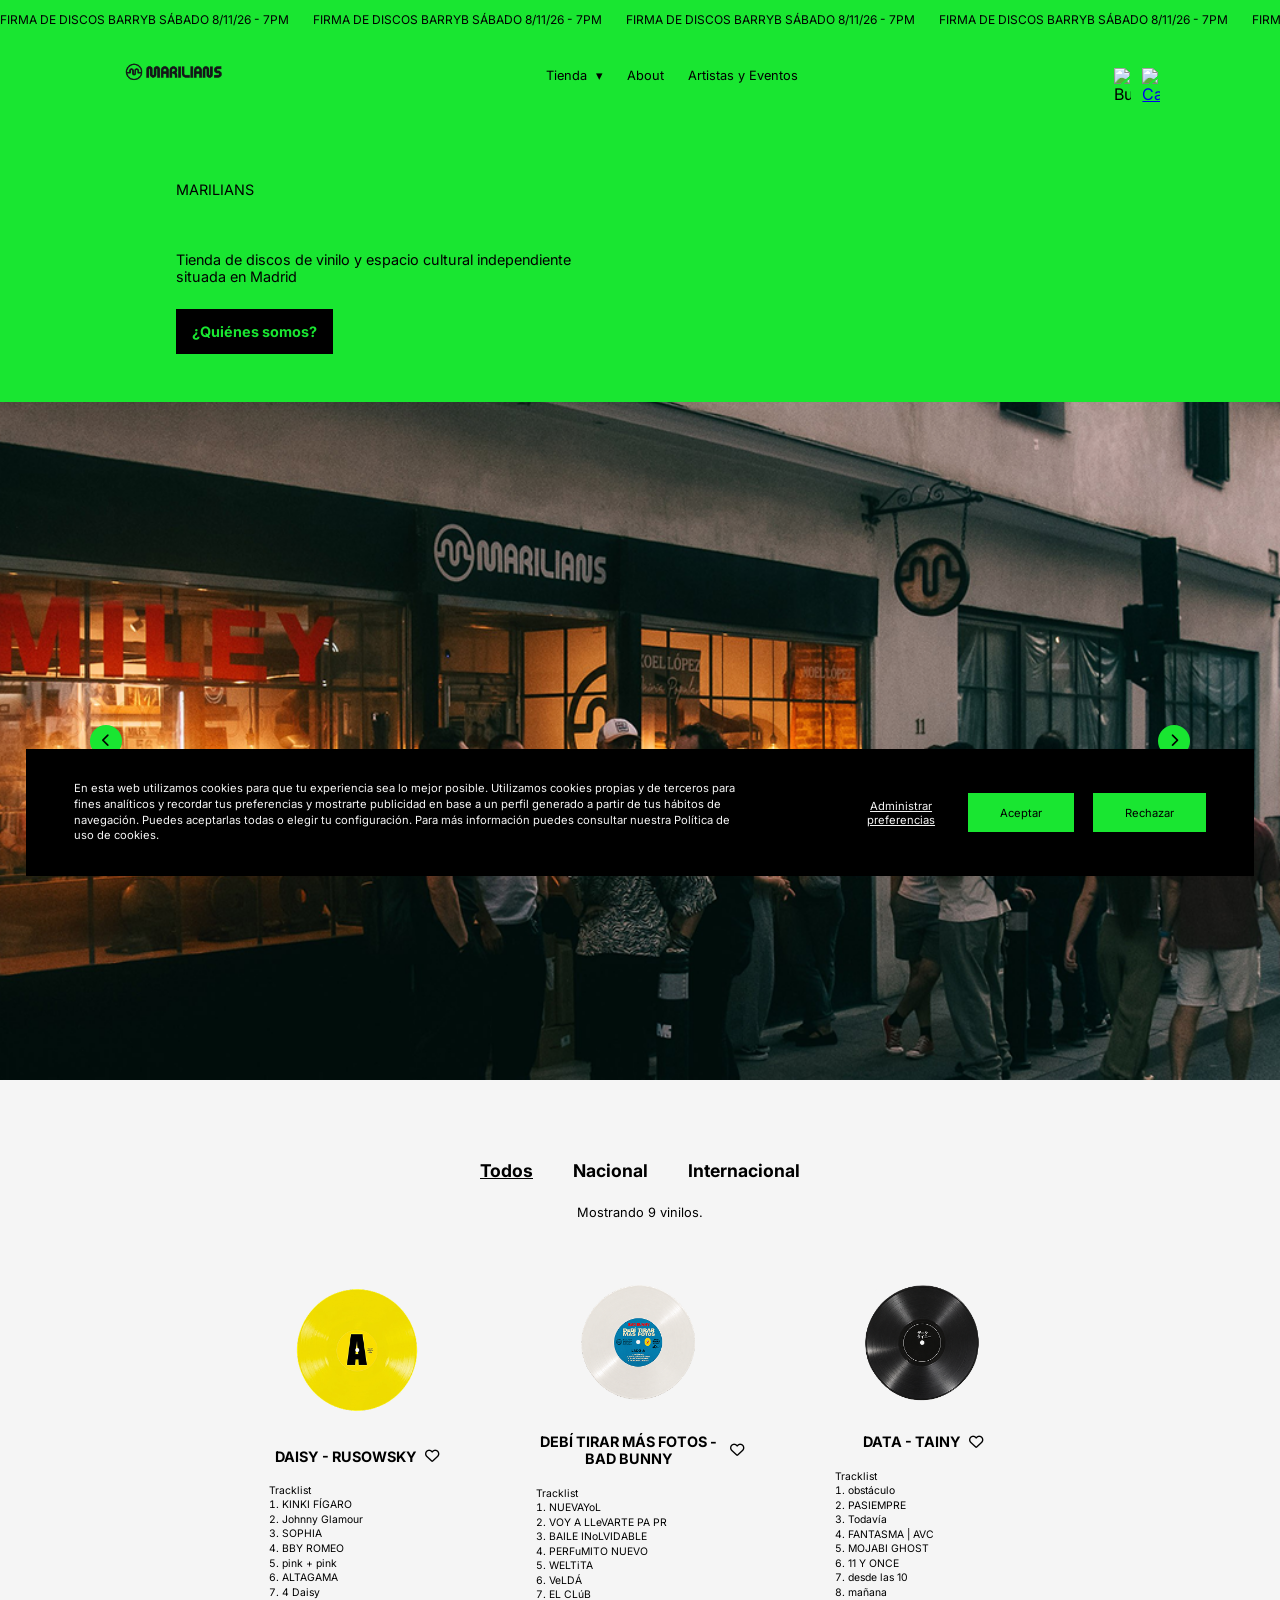
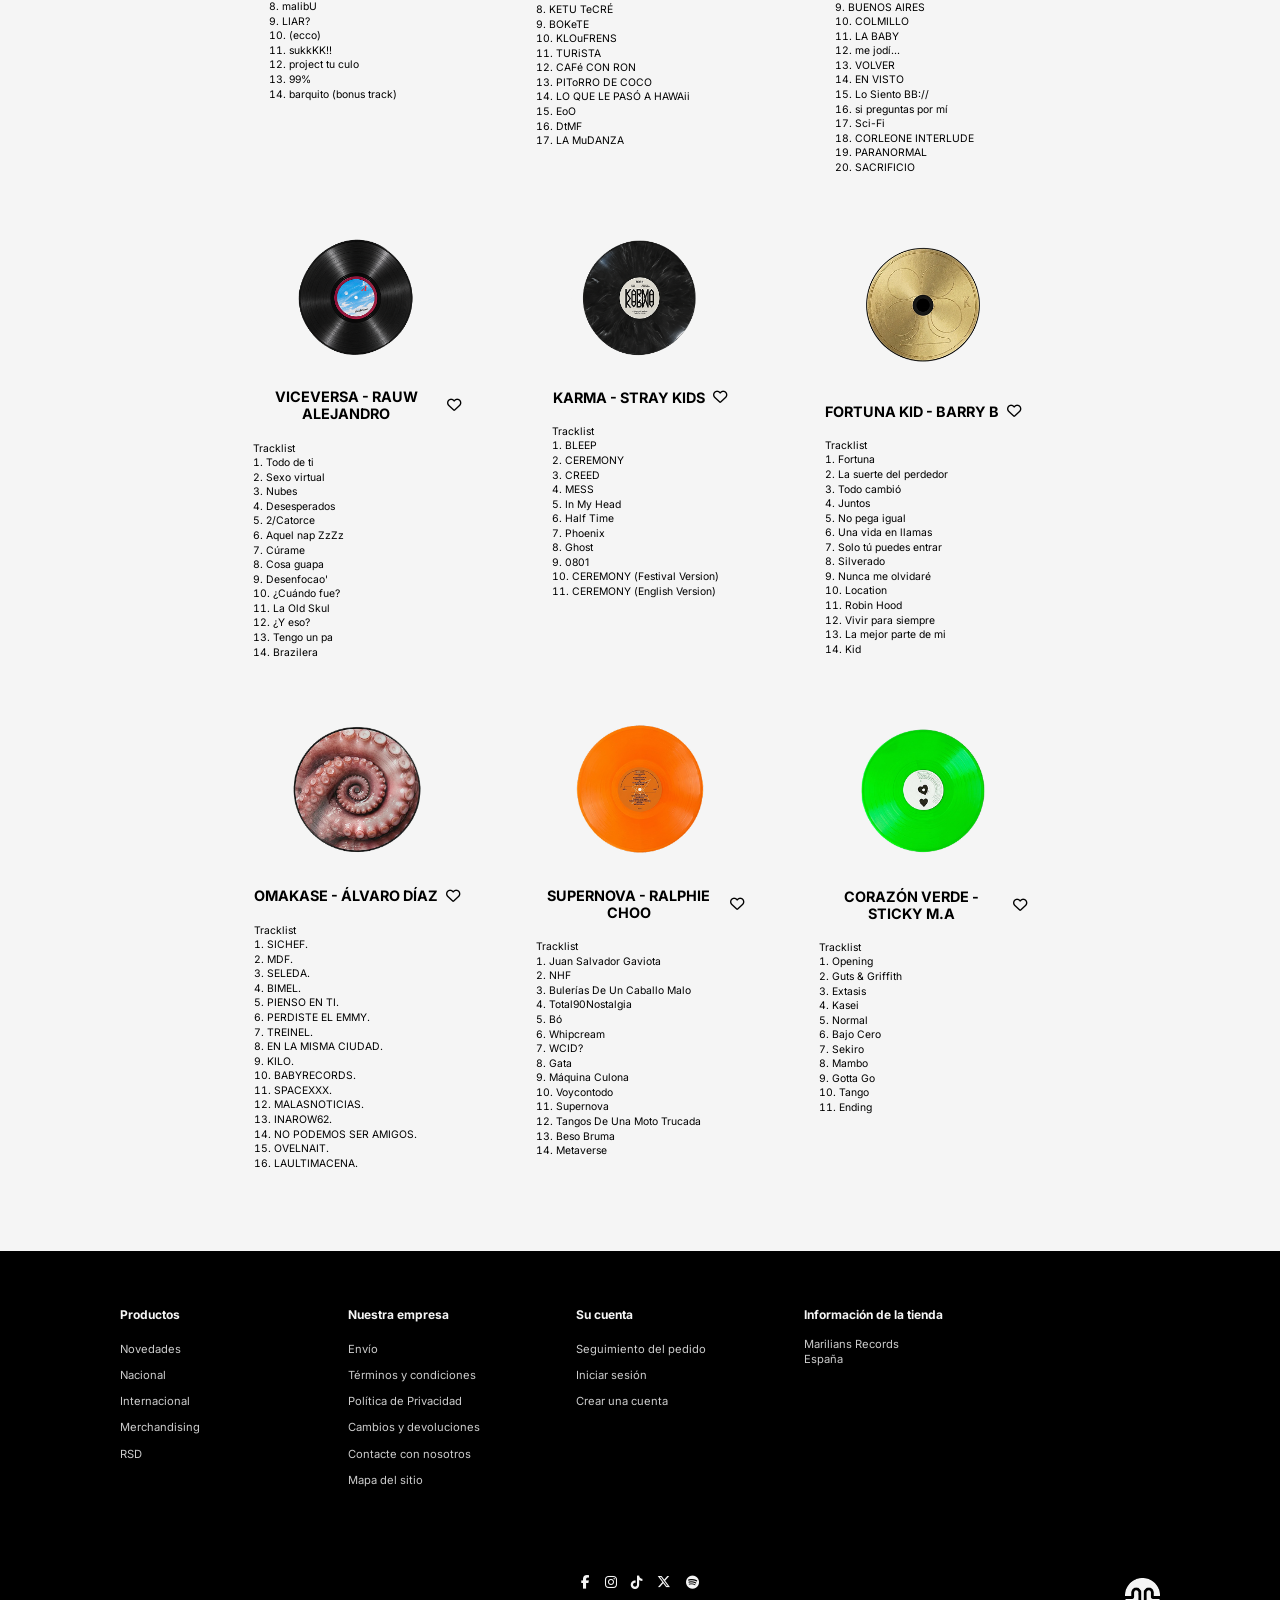
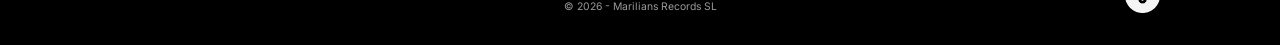
==== commit 5a92c5ad: "simple parallax" ====
--- a/index.html
+++ b/index.html
@@ -85,13 +85,13 @@
          <!-- SLIDER -->
          <section class="slider">
      
-             <div class="slide"><img src="MEDIA/IMG/tienda1.png" alt="Tienda Marilians"></div>
-             <div class="slide"><img src="MEDIA/IMG/tienda2.png" alt="Tienda Marilians"></div>
-             <div class="slide"><img src="MEDIA/IMG/tienda3.png" alt="Tienda Marilians"></div>
-             <div class="slide"><img src="MEDIA/IMG/tienda4.png" alt="Tienda Marilians"></div>
-             <div class="slide"><img src="MEDIA/IMG/tienda5.png" alt="Tienda Marilians"></div>
-             <div class="slide"><img src="MEDIA/IMG/tienda6.png" alt="Tienda Marilians"></div>
-             <div class="slide"><img src="MEDIA/IMG/tienda7.png" alt="Tienda Marilians"></div>
+            <div class="slide"><img class="parallax" src="MEDIA/IMG/tienda1.png" alt="Tienda Marilians"></div>
+            <div class="slide"><img class="parallax" src="MEDIA/IMG/tienda2.png" alt="Tienda Marilians"></div>
+            <div class="slide"><img class="parallax" src="MEDIA/IMG/tienda3.png" alt="Tienda Marilians"></div>
+            <div class="slide"><img class="parallax" src="MEDIA/IMG/tienda4.png" alt="Tienda Marilians"></div>
+            <div class="slide"><img class="parallax" src="MEDIA/IMG/tienda5.png" alt="Tienda Marilians"></div>
+            <div class="slide"><img class="parallax" src="MEDIA/IMG/tienda6.png" alt="Tienda Marilians"></div>
+            <div class="slide"><img class="parallax" src="MEDIA/IMG/tienda7.png" alt="Tienda Marilians"></div>
      
              <button type="button" id="anterior" class="slider__flecha slider__flecha--anterior">
                  <i class="fa-solid fa-chevron-left"></i>
@@ -238,6 +238,10 @@
 
   <!-- JAVA SCRIPT Y JQUERY -->
    <script src="https://code.jquery.com/jquery-3.7.1.min.js"></script>
+
+   <!-- PARALLAX  -->
+    <script src="https://cdn.jsdelivr.net/npm/simple-parallax-js@7.0.0/dist/vanilla/simpleParallaxVanilla.umd.min.js"></script>
+
    <script src="js/script.js"></script>
    <script src="js/vinilos.js"></script>
 </body>
--- a/css/style.css
+++ b/css/style.css
@@ -68,6 +68,7 @@
     align-items: flex-start;
     padding: 1.8rem 7.5rem;
     background: var(--color-acento);
+    /* position: absolute; */
 }
 
 .cabecera__logo img {
@@ -95,6 +96,7 @@
 }
 
 .menu__item {
+    position: relative;
     display: flex;
     flex-direction: column;
 }
@@ -126,7 +128,11 @@
 
 .menu__contenido {
     display: none;
+    position: absolute;
+    top: 100%;
+    left: 0;
     padding-top: 0.3rem;
+    z-index: 50;
 }
 
 .menu__contenido a {
@@ -1335,7 +1341,13 @@
         display: none;
         width: 100%;
         padding-top: 1.5rem;
-    }
+    
+    }
+
+    .menu__contenido {
+        position: static;
+    }
+    
 
     .menu > a,
     .menu__item {
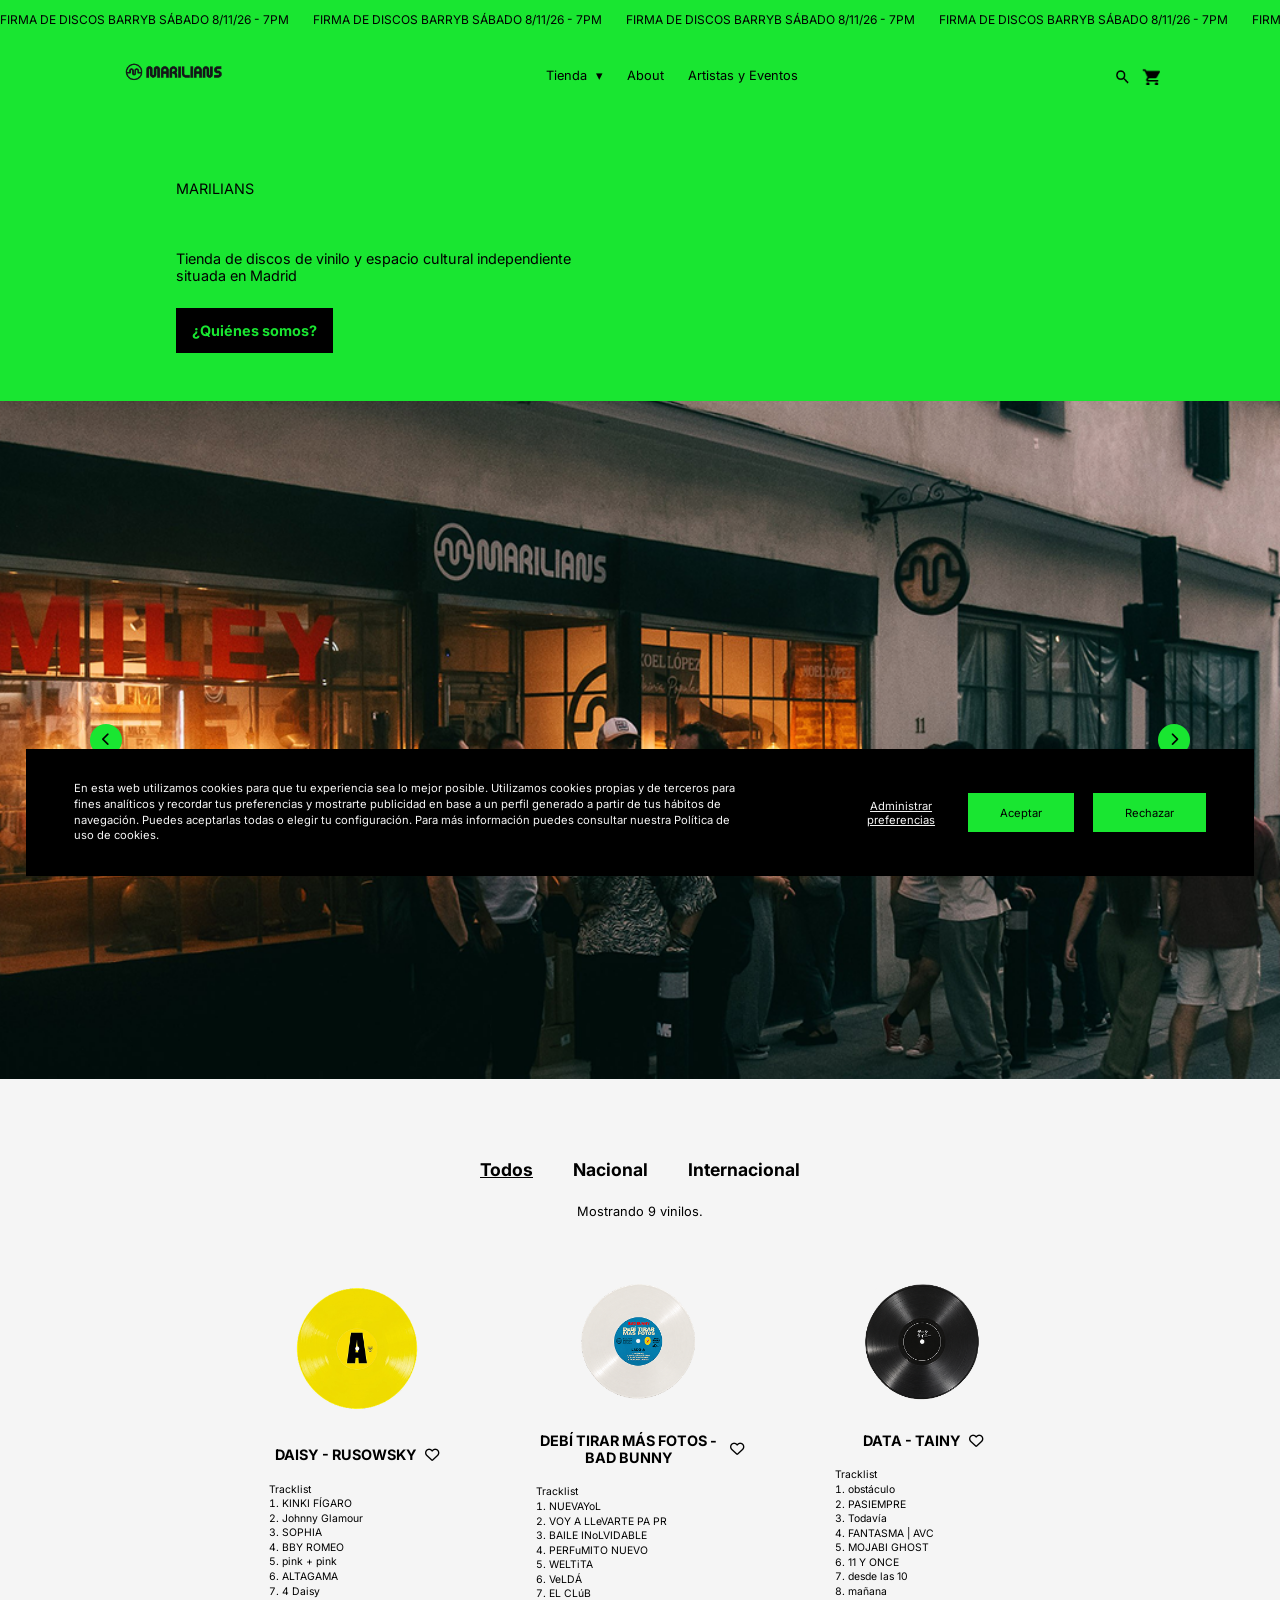
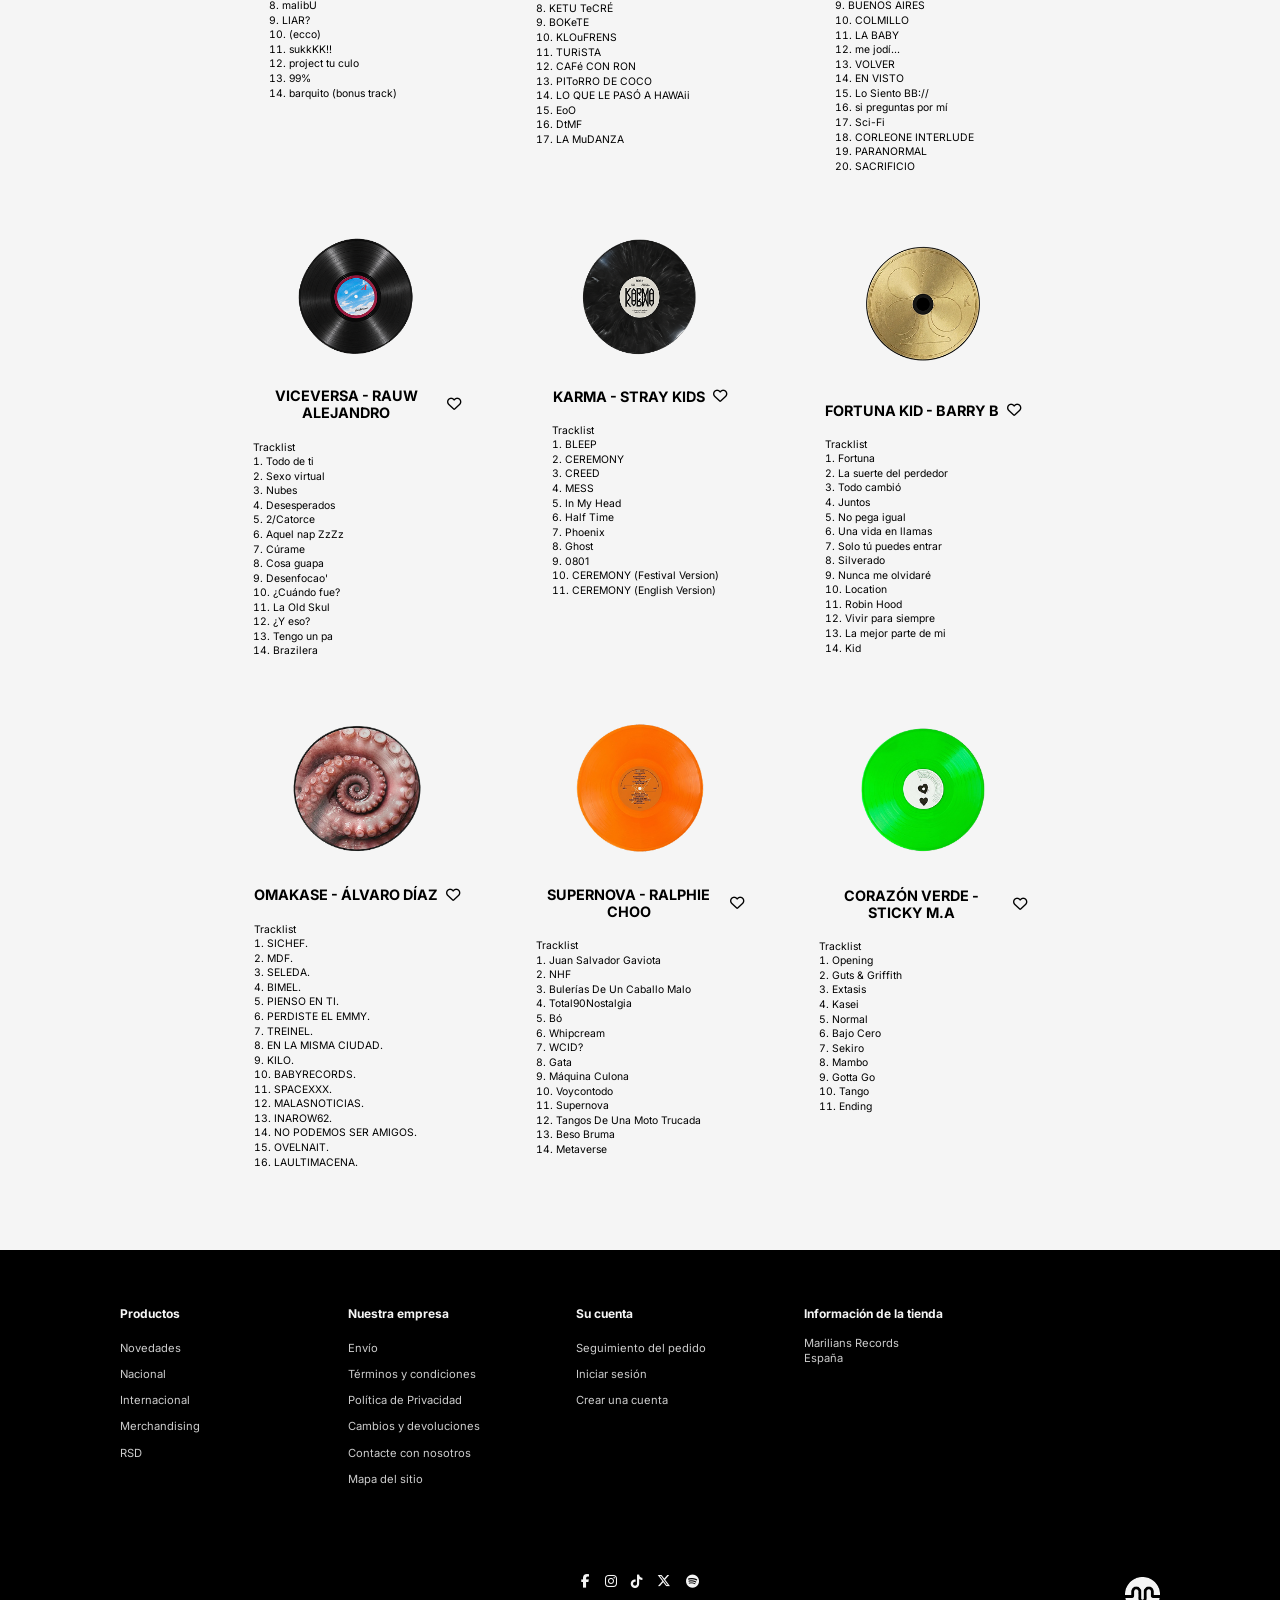
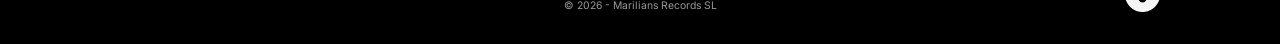
==== commit 0664562f: "arreglo de la lupa y el carrito" ====
--- a/index.html
+++ b/index.html
@@ -61,8 +61,8 @@
         </nav>
 
         <div class="cabecera__iconos">
-            <img src="MEDIA/IMG/lupa.png" alt="Buscar">
-            <a href="carrito.html"><img src="MEDIA/IMG/carrito.png" alt="Carrito"></a>
+            <img src="MEDIA/IMG/Lupa.png" alt="Buscar">
+            <a href="carrito.html"><img src="MEDIA/IMG/Carrito.png" alt="Carrito"></a>
         </div>
 
         <!-- HAMBURGUESA -->
@@ -165,32 +165,32 @@
         <div class="footer__col">
             <h3 class="footer__titulo">Productos</h3>
             <ul class="footer__lista">
-                <li><a href="#">Novedades</a></li>
-                <li><a href="#">Nacional</a></li>
-                <li><a href="#">Internacional</a></li>
-                <li><a href="merch.html">Merchandising</a></li>
-                <li><a href="#">RSD</a></li>
+                <li><a href="index.html">Novedades</a></li>
+                <li><a href="index.html">Nacional</a></li>
+                <li><a href="index.html">Internacional</a></li>
+                <li><a href="tienda.html">Merchandising</a></li>
+                <li><a href="about.html">RSD</a></li>
             </ul>
         </div>
 
         <div class="footer__col">
             <h3 class="footer__titulo">Nuestra empresa</h3>
             <ul class="footer__lista">
-                <li><a href="#">Envío</a></li>
-                <li><a href="#">Términos y condiciones</a></li>
-                <li><a href="#">Política de Privacidad</a></li>
-                <li><a href="#">Cambios y devoluciones</a></li>
-                <li><a href="#">Contacte con nosotros</a></li>
-                <li><a href="#">Mapa del sitio</a></li>
+                <li><a href="tienda.html">Envío</a></li>
+                <li><a href="about.html">Términos y condiciones</a></li>
+                <li><a href="about.html">Política de Privacidad</a></li>
+                <li><a href="tienda.html">Cambios y devoluciones</a></li>
+                <li><a href="about.html">Contacte con nosotros</a></li>
+                <li><a href="about.html">Mapa del sitio</a></li>
             </ul>
         </div>
 
         <div class="footer__col">
             <h3 class="footer__titulo">Su cuenta</h3>
             <ul class="footer__lista">
-                <li><a href="#">Seguimiento del pedido</a></li>
-                <li><a href="#">Iniciar sesión</a></li>
-                <li><a href="#">Crear una cuenta</a></li>
+                <li><a href="tienda.html">Seguimiento del pedido</a></li>
+                <li><a href="about.html">Iniciar sesión</a></li>
+                <li><a href="about.html">Crear una cuenta</a></li>
             </ul>
         </div>
 
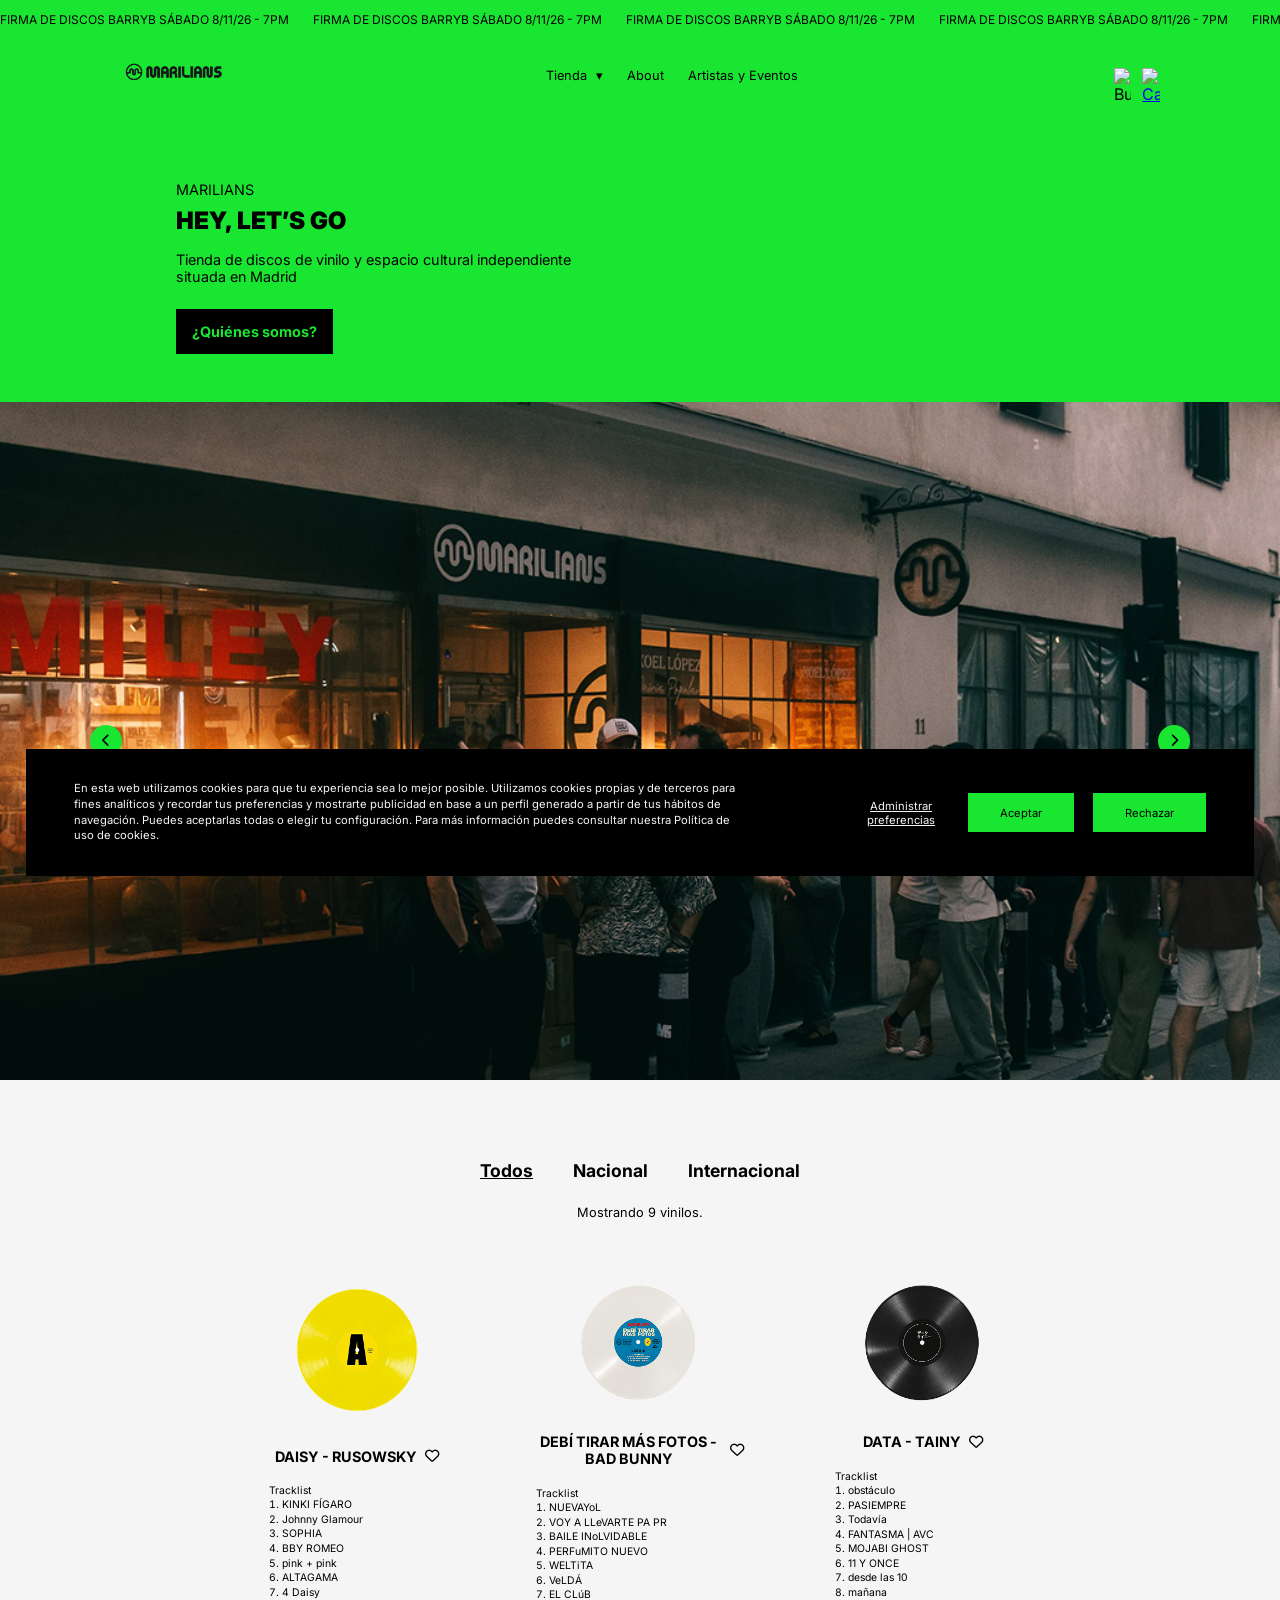
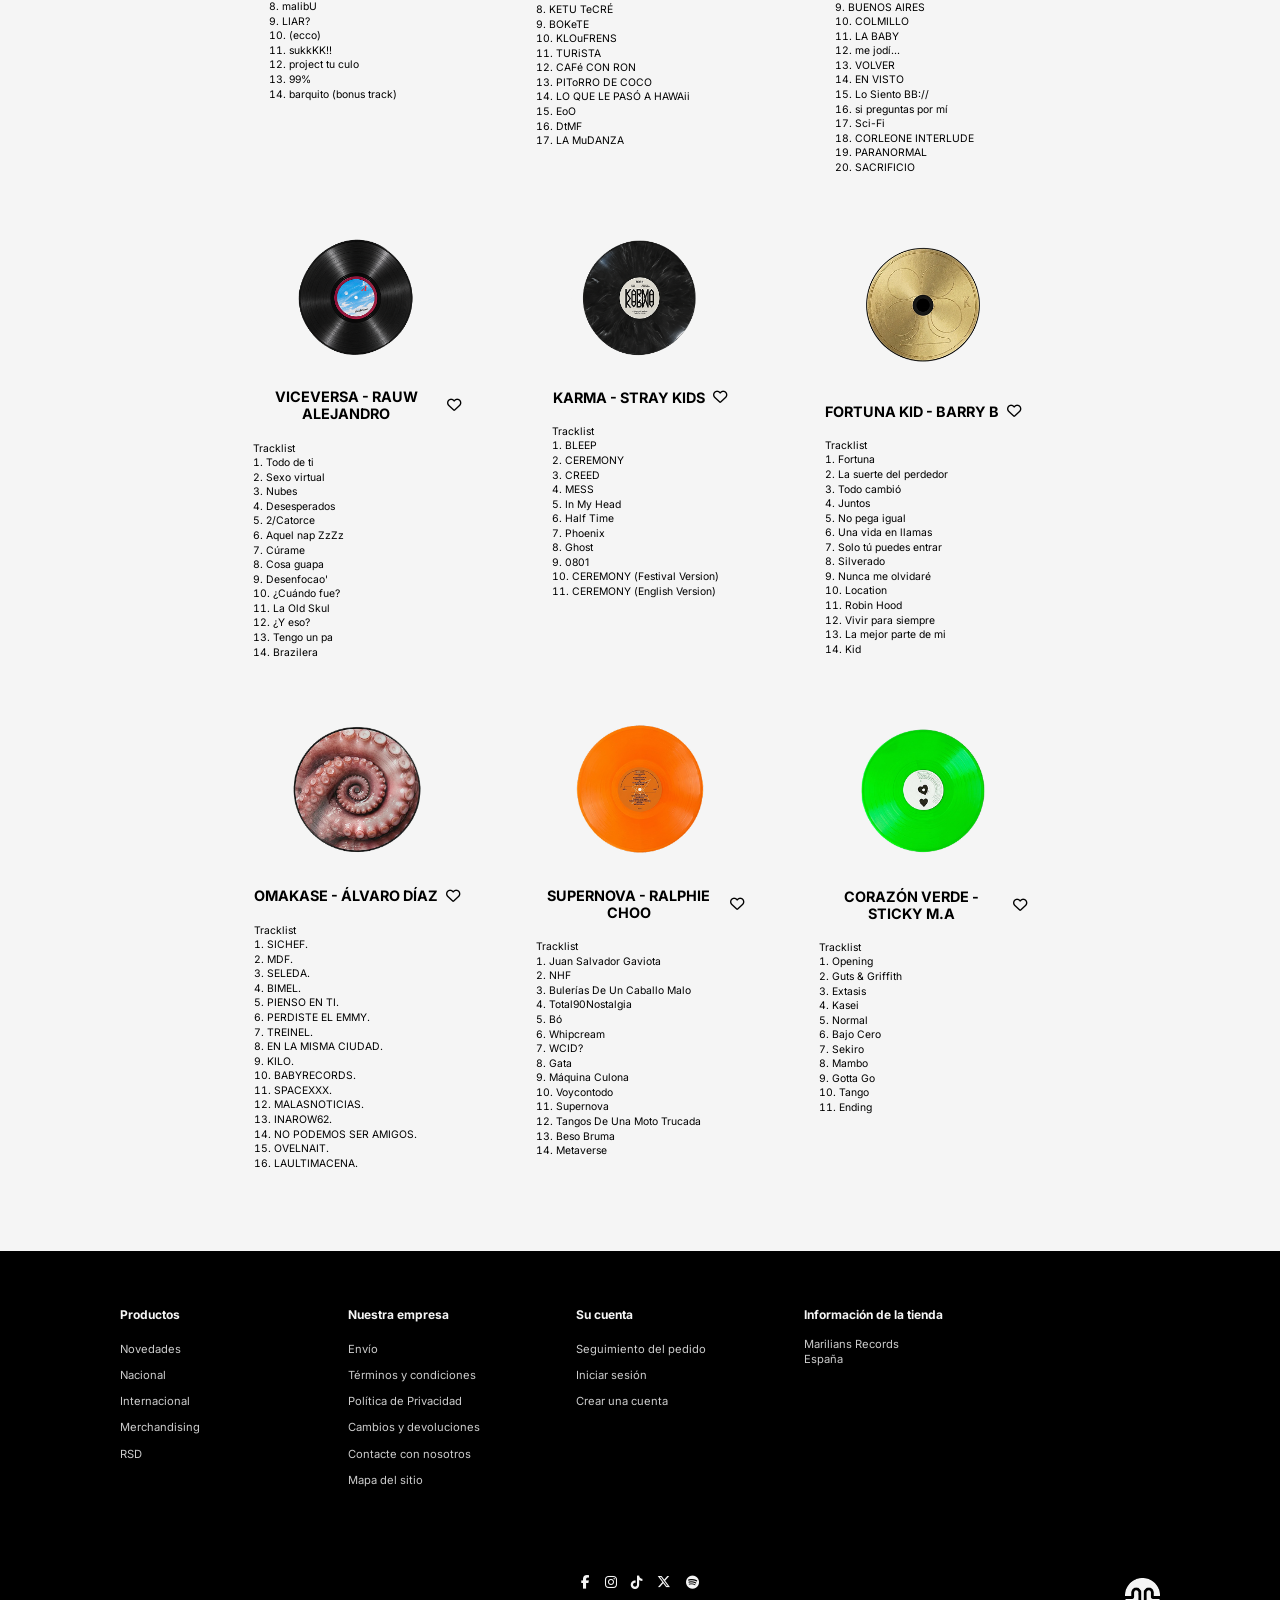
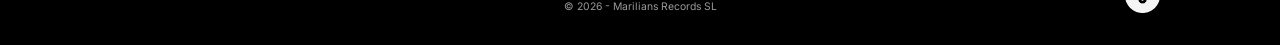
==== commit 5c7c7c59: "arreglo de errores de js" ====
--- a/index.html
+++ b/index.html
@@ -61,14 +61,15 @@
         </nav>
 
         <div class="cabecera__iconos">
-            <img src="MEDIA/IMG/Lupa.png" alt="Buscar">
-            <a href="carrito.html"><img src="MEDIA/IMG/Carrito.png" alt="Carrito"></a>
+            <img src="MEDIA/IMG/lupa.png" alt="Buscar">
+            <a href="carrito.html"><img src="MEDIA/IMG/carrito.png" alt="Carrito"></a>
         </div>
 
         <!-- HAMBURGUESA -->
         <button type="button" class="menu-btn" aria-label="Abrir menú">
             <i class="fa-solid fa-bars"></i>
         </button>
+    </header>
 
      </header>
 
--- a/css/style.css
+++ b/css/style.css
@@ -1523,4 +1523,80 @@
         width: 1.6rem;
     }
 
+}
+
+
+
+
+
+
+/* ARREGLOS JS */
+
+.evento-card__img {
+    position: relative;
+    z-index: 1;
+}
+
+.evento-card__overlay {
+    position: absolute !important;
+    inset: 0 !important;
+    background-color: rgba(0, 0, 0, 0.5) !important;
+    display: flex !important;
+    align-items: center !important;
+    justify-content: center !important;
+    opacity: 0 !important;
+    z-index: 4 !important;
+    transition: opacity 0.35s ease !important;
+    pointer-events: none;
+}
+
+.evento-card:hover .evento-card__overlay {
+    opacity: 1 !important;
+    pointer-events: auto;
+}
+
+.btn-fav--evento {
+    z-index: 5 !important;
+}
+
+@media (max-width: 768px) {
+    .cabecera {
+        position: relative !important;
+        align-items: center !important;
+    }
+
+    .menu-btn {
+        display: block !important;
+        background: none;
+        border: none;
+        font-size: 1.4rem;
+        color: var(--color-oscuro);
+        cursor: pointer;
+        z-index: 101;
+    }
+
+    .menu {
+        display: none;
+        position: absolute !important;
+        top: 100% !important;
+        left: 0 !important;
+        width: 100% !important;
+        background-color: var(--color-acento) !important;
+        flex-direction: column !important;
+        align-items: flex-start !important;
+        padding: 1rem 2rem 1.5rem 2rem !important;
+        gap: 1rem !important;
+        z-index: 100 !important;
+        box-shadow: 0 8px 15px rgba(0, 0, 0, 0.1);
+    }
+
+    .menu.abierto,
+    .menu.activo {
+        display: flex !important;
+    }
+
+    .menu__contenido {
+        position: static !important;
+        padding-left: 0.8rem !important;
+    }
 }
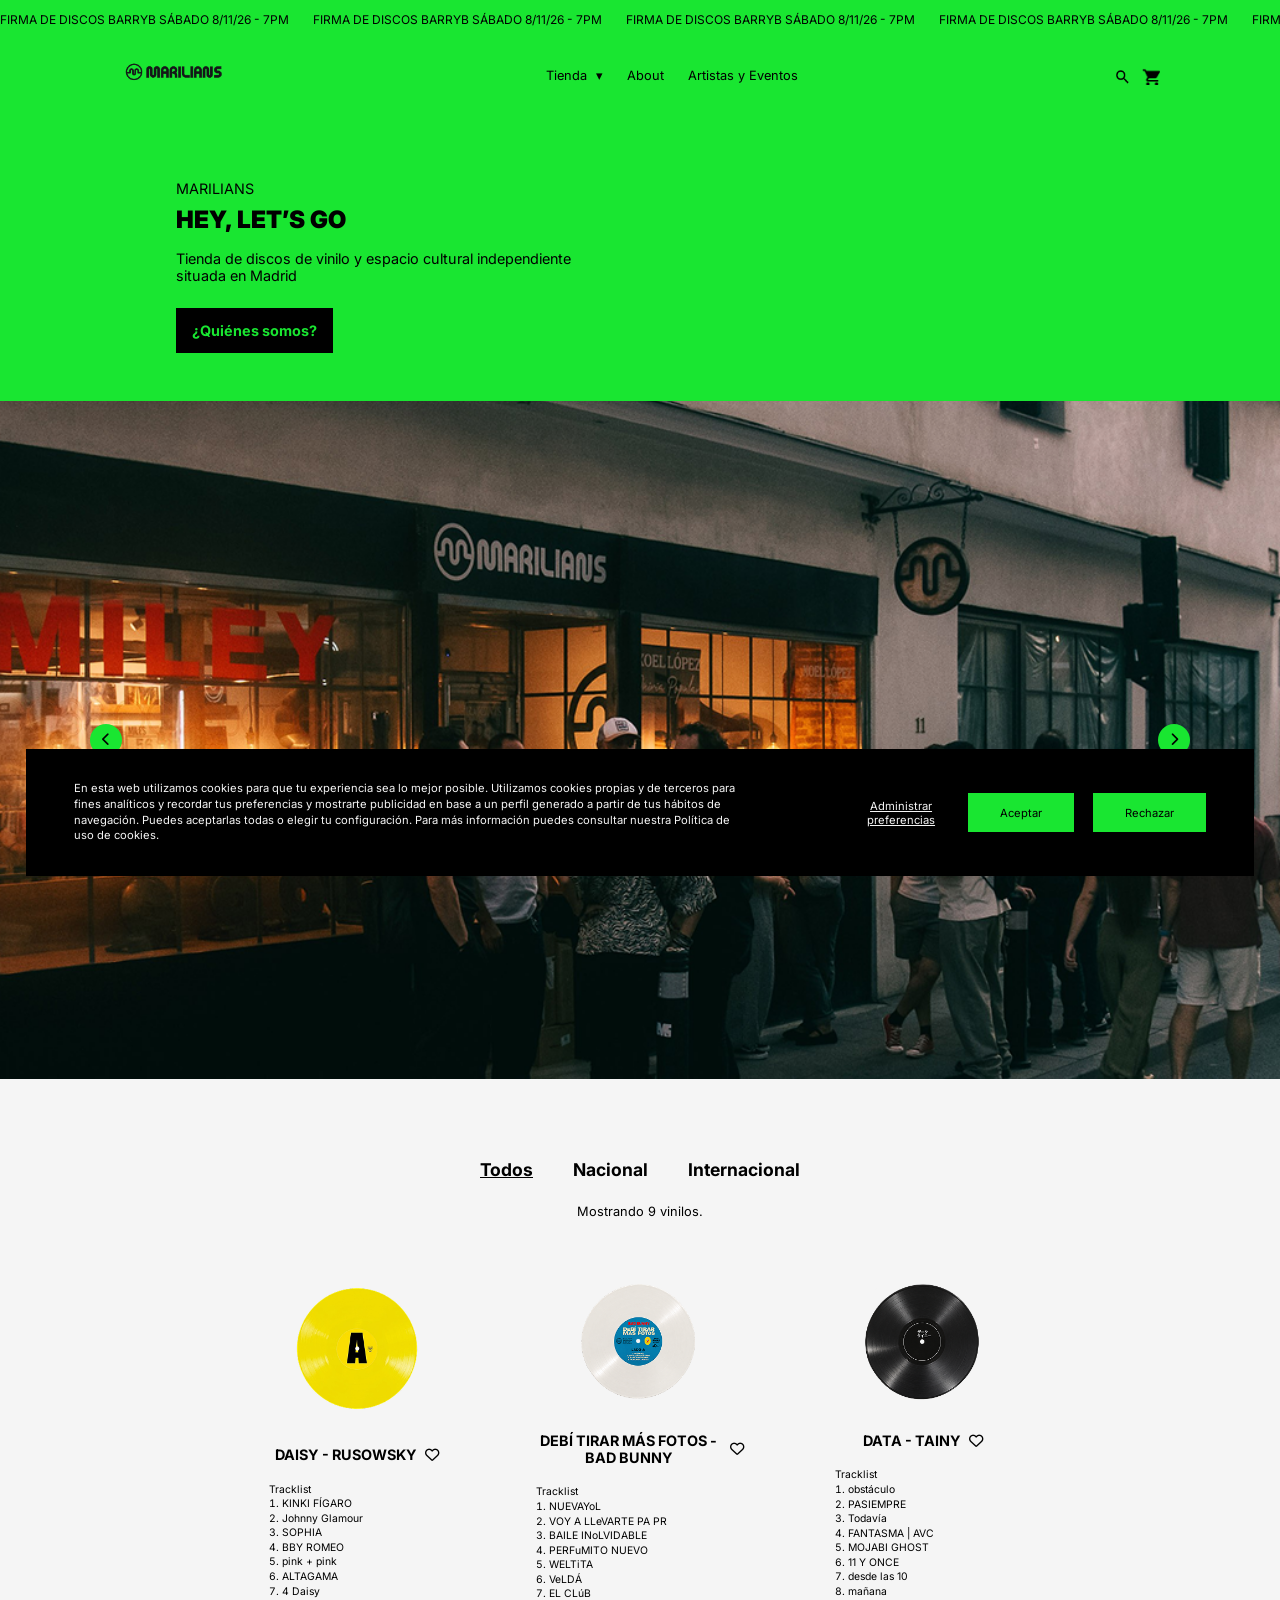
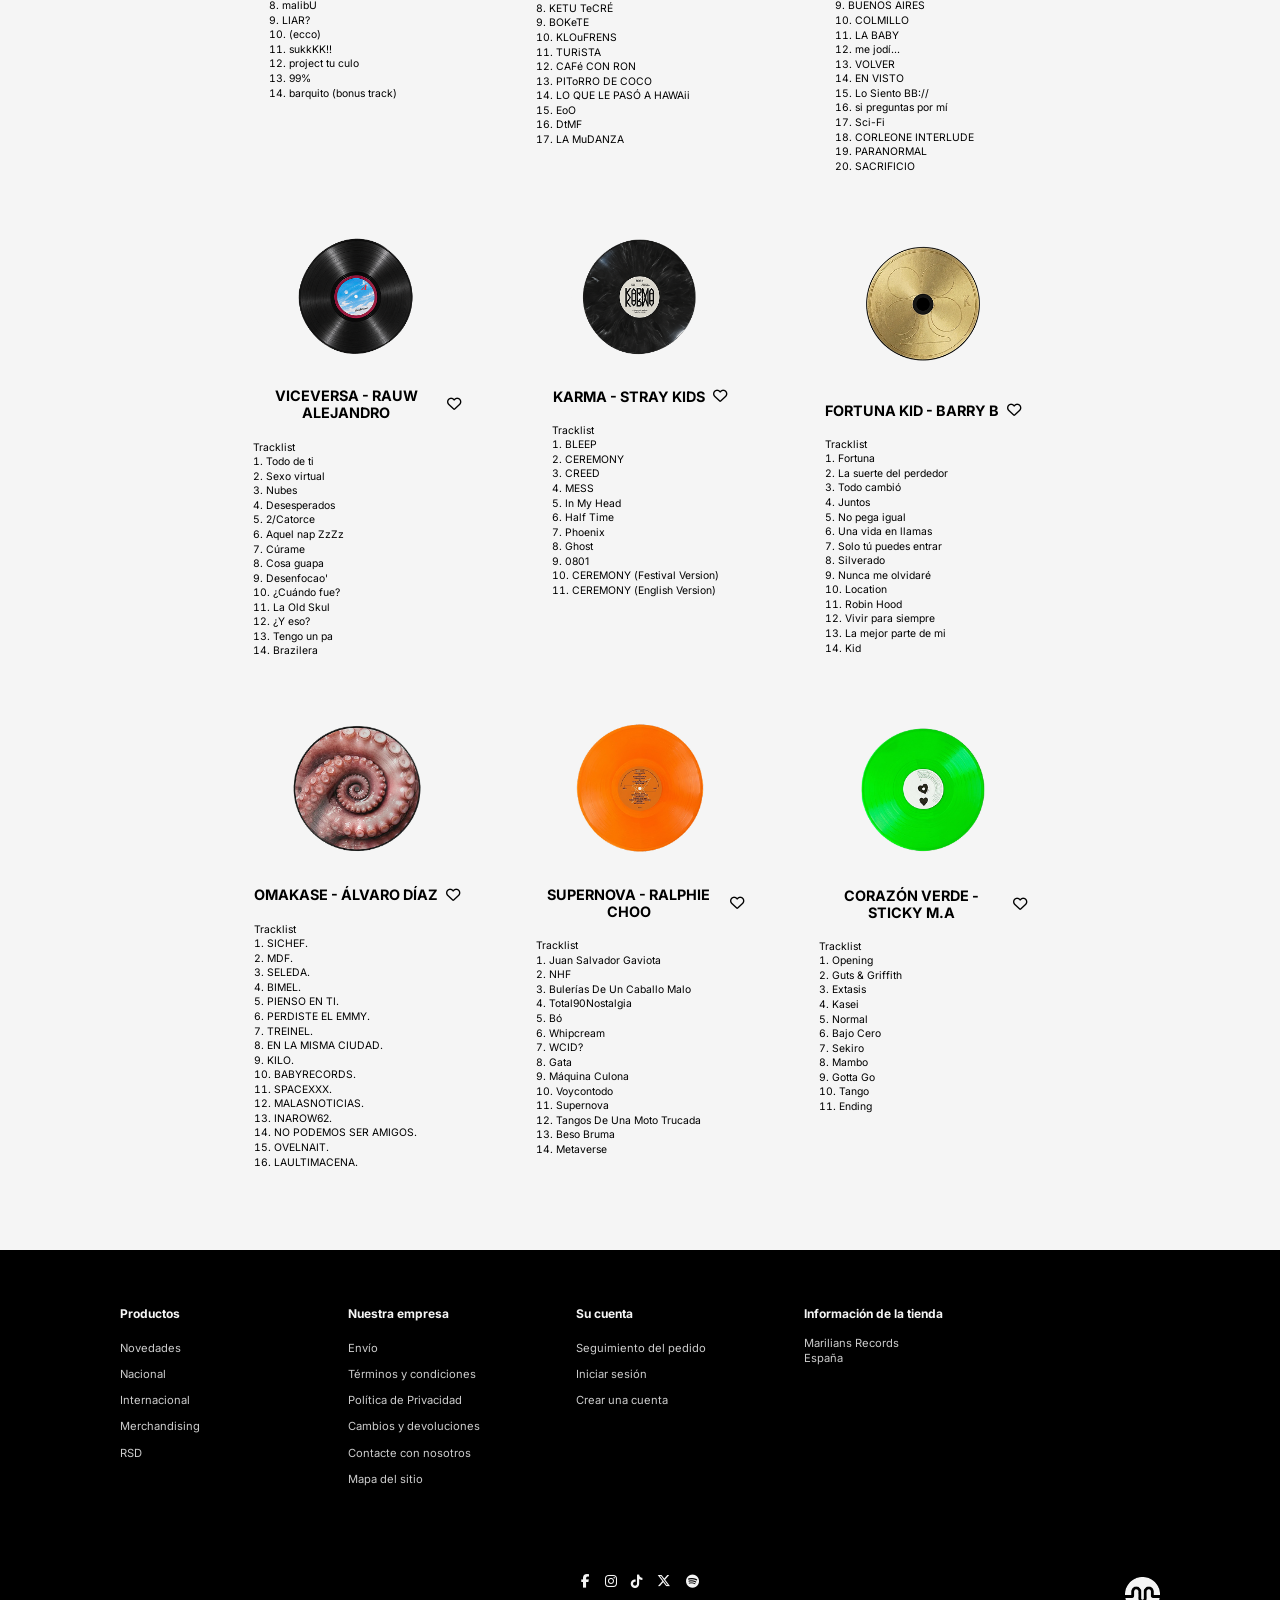
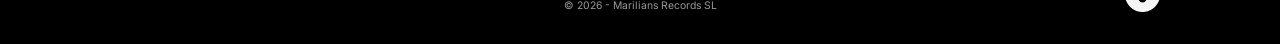
==== commit 84191bd5: "Merge branch 'main' of https://github.com/gabyalvarezfuentes5444-blip/WEB_INTERACTIVA_02" ====
--- a/index.html
+++ b/index.html
@@ -61,8 +61,8 @@
         </nav>
 
         <div class="cabecera__iconos">
-            <img src="MEDIA/IMG/lupa.png" alt="Buscar">
-            <a href="carrito.html"><img src="MEDIA/IMG/carrito.png" alt="Carrito"></a>
+            <img src="MEDIA/IMG/Lupa.png" alt="Buscar">
+            <a href="carrito.html"><img src="MEDIA/IMG/Carrito.png" alt="Carrito"></a>
         </div>
 
         <!-- HAMBURGUESA -->
